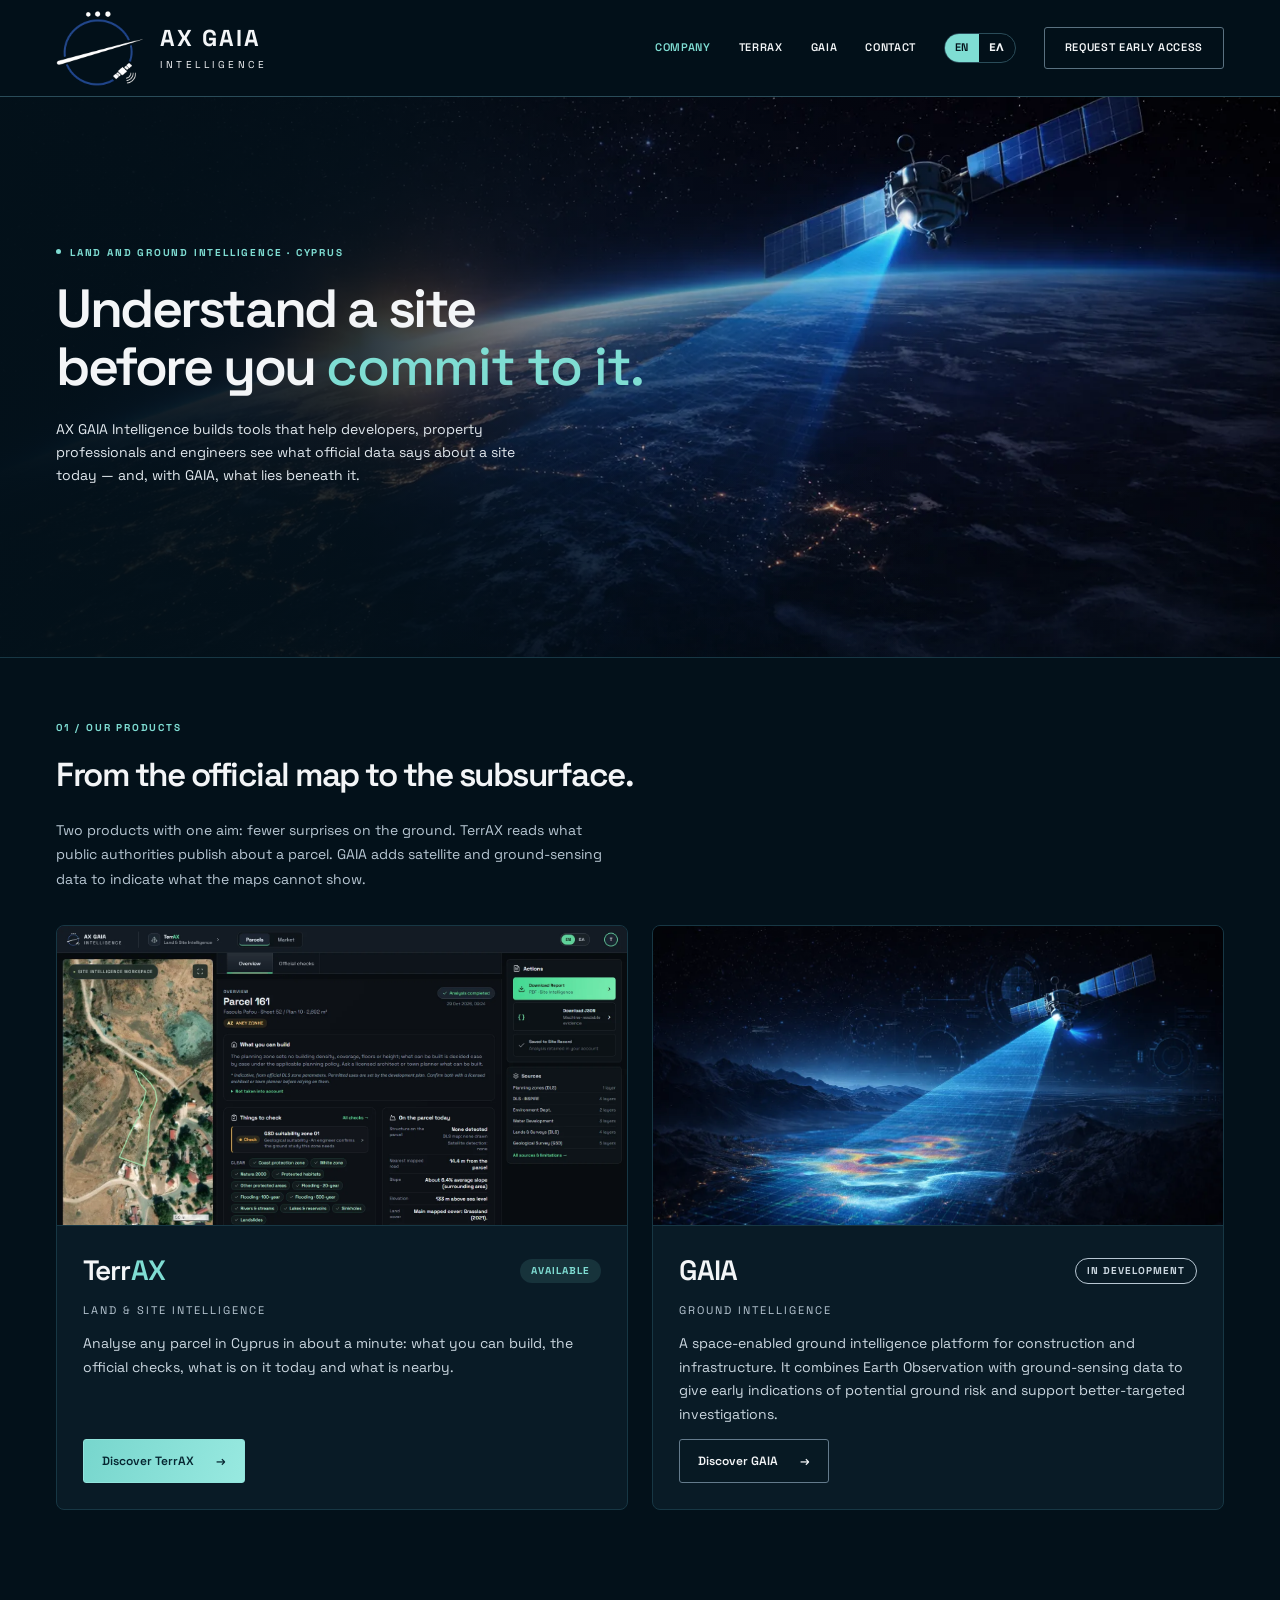
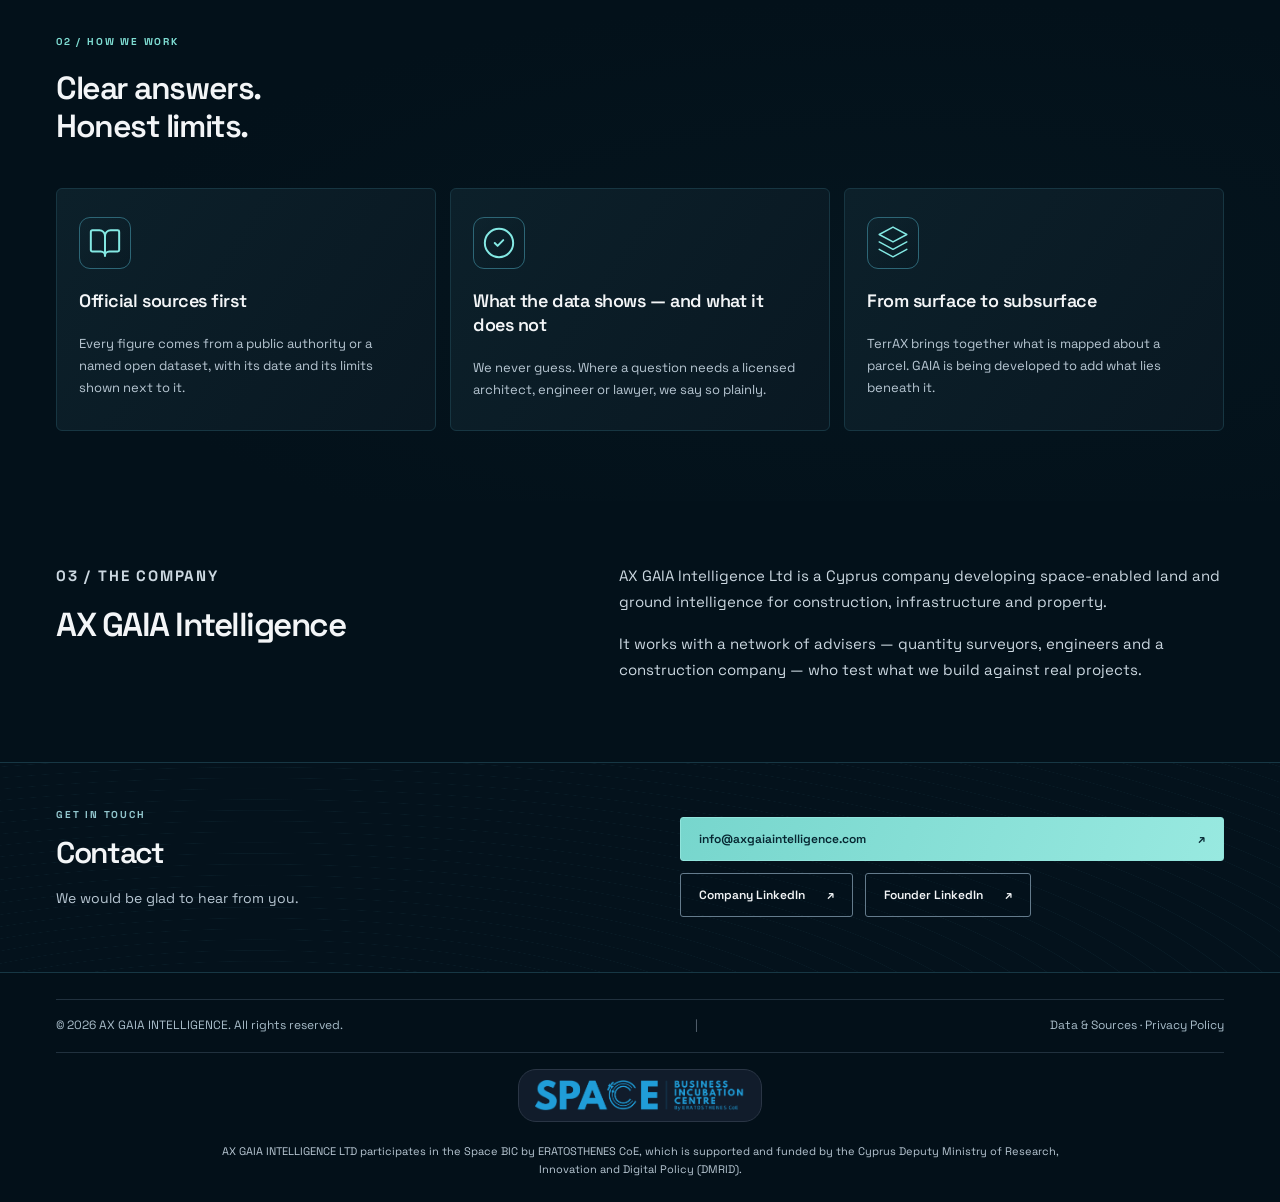
==== index.html @ 9a7ed7e9 "TerrAX report section: larger readable report image, no caption; Contact only on the company page Co" ====
<!doctype html>
<html lang="en">
<head>
  <meta charset="UTF-8">
  <meta http-equiv="Content-Security-Policy" content="default-src 'none'; script-src 'self'; style-src 'self'; font-src 'self'; img-src 'self'; base-uri 'none'; form-action 'none'; object-src 'none'; frame-src 'none'; connect-src 'none';">
  <meta name="referrer" content="no-referrer">
  <meta name="viewport" content="width=device-width,initial-scale=1">
  <title>AX GAIA INTELLIGENCE — Land and ground intelligence for Cyprus</title>
  <meta name="description" content="AX GAIA Intelligence builds TerrAX, land and site intelligence from official data, and GAIA, space-enabled ground intelligence in development.">
  <link rel="canonical" href="https://axgaiaintelligence.com/">
  <link rel="alternate" hreflang="en" href="https://axgaiaintelligence.com/">
  <link rel="alternate" hreflang="el" href="https://axgaiaintelligence.com/el/">
  <link rel="alternate" hreflang="x-default" href="https://axgaiaintelligence.com/">
  <link rel="icon" href="/favicon.ico" sizes="any">
  <link rel="icon" type="image/png" sizes="32x32" href="/favicon-32.png">
  <link rel="apple-touch-icon" sizes="180x180" href="/favicon-180.png">
  <link rel="stylesheet" href="/assets/typography.css">
  <link rel="stylesheet" href="/assets/index.css">
  <link rel="stylesheet" href="/assets/pages.css">
</head>
<body>
<a class="skip-link" href="#top">Skip to content</a>
<svg class="icon-library" xmlns="http://www.w3.org/2000/svg" aria-hidden="true">
  <defs>
    <symbol id="icon-layers" viewBox="0 0 32 32"><path d="m3 10 13-7 13 7-13 7-13-7Zm0 7 13 7 13-7M3 24l13 7 13-7" transform="translate(0 -2)"></path></symbol>
    <symbol id="icon-map" viewBox="0 0 32 32"><path d="m3 6 8-3 10 4 8-3v22l-8 3-10-4-8 3V6Zm8-3v22M21 7v22"></path></symbol>
    <symbol id="icon-target" viewBox="0 0 32 32"><circle cx="16" cy="16" r="10"></circle><circle cx="16" cy="16" r="4"></circle><path d="M16 1v8m0 14v8M1 16h8m14 0h8"></path></symbol>
    <symbol id="icon-network" viewBox="0 0 32 32"><circle cx="23" cy="6" r="4"></circle><circle cx="7" cy="24" r="4"></circle><circle cx="25" cy="25" r="4"></circle><path d="m20 9-10 12m1 3h10M24 10l1 11"></path></symbol>
    <symbol id="icon-shield" viewBox="0 0 32 32"><path d="m16 3 11 4v9c0 7-11 13-11 13S5 23 5 16V7l11-4Z"></path><path d="m10 15 4 4 8-9"></path></symbol>
    <symbol id="icon-clock" viewBox="0 0 32 32"><circle cx="16" cy="16" r="12"></circle><path d="M16 7v10l7 4"></path></symbol>
    <symbol id="icon-leaf" viewBox="0 0 32 32"><path d="M27 4C14 3 3 10 6 21s21 9 21-17ZM4 29l17-18"></path></symbol>
    <symbol id="icon-bars" viewBox="0 0 32 32"><path d="M3 29V17h5v12H3Zm10 0V9h5v20h-5Zm10 0V2h5v27h-5Z"></path></symbol>
    <symbol id="icon-satellite" viewBox="0 0 32 32"><path d="m12 12 8-3 4 8-8 4-4-9ZM3 10l6-3 4 9-6 3-4-9Zm20 10 6-3 3 8-6 3-3-8ZM18 4l2 5M16 21l-2 7"></path></symbol>
    <symbol id="icon-house" viewBox="0 0 24 24"><path d="M15 21v-8a1 1 0 0 0-1-1h-4a1 1 0 0 0-1 1v8"></path><path d="M3 10a2 2 0 0 1 .709-1.528l7-5.999a2 2 0 0 1 2.582 0l7 5.999A2 2 0 0 1 21 10v9a2 2 0 0 1-2 2H5a2 2 0 0 1-2-2z"></path></symbol>
    <symbol id="icon-clipboard" viewBox="0 0 24 24"><rect width="8" height="4" x="8" y="2" rx="1"></rect><path d="M16 4h2a2 2 0 0 1 2 2v14a2 2 0 0 1-2 2H6a2 2 0 0 1-2-2V6a2 2 0 0 1 2-2h2"></path><path d="m9 14 2 2 4-4"></path></symbol>
    <symbol id="icon-terrain" viewBox="0 0 24 24"><path d="m8 3 4 8 5-5 5 15H2L8 3z"></path></symbol>
    <symbol id="icon-pin" viewBox="0 0 24 24"><path d="M20 10c0 4.993-5.539 10.193-7.399 11.799a1 1 0 0 1-1.202 0C9.539 20.193 4 14.993 4 10a8 8 0 0 1 16 0"></path><circle cx="12" cy="10" r="3"></circle></symbol>
    <symbol id="icon-book" viewBox="0 0 24 24"><path d="M12 7v14"></path><path d="M3 18a1 1 0 0 1-1-1V4a1 1 0 0 1 1-1h5a4 4 0 0 1 4 4 4 4 0 0 1 4-4h5a1 1 0 0 1 1 1v13a1 1 0 0 1-1 1h-6a3 3 0 0 0-3 3 3 3 0 0 0-3-3z"></path></symbol>
    <symbol id="icon-check" viewBox="0 0 24 24"><circle cx="12" cy="12" r="10"></circle><path d="m9 12 2 2 4-4"></path></symbol>
    <symbol id="icon-briefcase" viewBox="0 0 24 24"><path d="M16 20V4a2 2 0 0 0-2-2h-4a2 2 0 0 0-2 2v16"></path><rect width="20" height="14" x="2" y="6" rx="2"></rect></symbol>
    <symbol id="icon-key" viewBox="0 0 24 24"><path d="m15.5 7.5 2.3 2.3a1 1 0 0 0 1.4 0l2.1-2.1a1 1 0 0 0 0-1.4L19 4"></path><path d="m21 2-9.6 9.6"></path><circle cx="7.5" cy="15.5" r="5.5"></circle></symbol>
  </defs>
</svg>
<header class="nav">
  <div class="wrap nav-row"><a class="brand" href="/" aria-label="AX GAIA INTELLIGENCE home"><span class="brand-mark" aria-hidden="true"><img src="/assets/logo-dark.png" alt="" width="1024" height="1024"></span><span class="brand-text"><strong>AX GAIA</strong><span>INTELLIGENCE</span></span></a><nav class="links" aria-label="Primary"><a href="/" aria-current="page">Company</a><a href="/terrax/">TerrAX</a><a href="/gaia/">GAIA</a><a href="/#contact">Contact</a><span class="lang" role="group" aria-label="Language"><a href="/" hreflang="en" lang="en" aria-current="true">EN</a><a href="/el/" hreflang="el" lang="el">ΕΛ</a></span><a href="mailto:info@axgaiaintelligence.com?subject=TerrAX%20early%20access">Request early access</a></nav></div>
</header>
<main id="top" tabindex="-1">
  <section class="hero home-hero" aria-labelledby="hero-title">
    <div class="hero-art" aria-hidden="true"></div>
    <div class="wrap hero-inner">
      <div class="hero-copy">
        <p class="eyebrow"><span class="status-dot"></span>Land and ground intelligence · Cyprus</p>
        <h1 id="hero-title">Understand a site<br>before you <em>commit to it.</em></h1>
        <p class="intro">AX GAIA Intelligence builds tools that help developers, property professionals and engineers see what official data says about a site today — and, with GAIA, what lies beneath it.</p>
      </div>
    </div>
  </section>

  <section class="section" aria-labelledby="products-title">
    <div class="wrap">
      <div class="section-head"><p class="eyebrow">01 / Our products</p><h2 id="products-title">From the official map to the subsurface.</h2><p class="section-intro">Two products with one aim: fewer surprises on the ground. TerrAX reads what public authorities publish about a parcel. GAIA adds satellite and ground-sensing data to indicate what the maps cannot show.</p></div>
      <div class="products">
        <article class="product-card">
          <img src="/assets/terrax/overview-en.webp" alt="TerrAX analysis of parcel 161 in Fasoula, Paphos" width="1600" height="1000" loading="lazy">
          <div class="product-body">
            <div class="product-title"><h3>Terr<em>AX</em></h3><span class="badge badge-live">Available</span></div>
            <span class="product-kicker">Land &amp; site intelligence</span>
            <p>Analyse any parcel in Cyprus in about a minute: what you can build, the official checks, what is on it today and what is nearby.</p>
            <a class="button primary" href="/terrax/">Discover TerrAX <span aria-hidden="true">→</span></a>
          </div>
        </article>
        <article class="product-card">
          <img src="/assets/gaia-card.webp" alt="Conceptual illustration of Earth Observation over a construction site" width="1152" height="768" loading="lazy">
          <div class="product-body">
            <div class="product-title"><h3>GAIA</h3><span class="badge badge-dev">In development</span></div>
            <span class="product-kicker">Ground intelligence</span>
            <p>A space-enabled ground intelligence platform for construction and infrastructure. It combines Earth Observation with ground-sensing data to give early indications of potential ground risk and support better-targeted investigations.</p>
            <a class="button" href="/gaia/">Discover GAIA <span aria-hidden="true">→</span></a>
          </div>
        </article>
      </div>
    </div>
  </section>

  <section class="impact section" aria-labelledby="work-title">
    <div class="wrap">
      <div class="section-head"><p class="eyebrow">02 / How we work</p><h2 id="work-title">Clear answers.<br>Honest limits.</h2></div>
      <div class="impact-cards"><article><span class="icon-box"><svg class="icon" viewBox="0 0 32 32" fill="none" stroke="currentColor" stroke-width="1.4" stroke-linecap="round" stroke-linejoin="round" aria-hidden="true"><use href="#icon-book"></use></svg></span><h3>Official sources first</h3><p>Every figure comes from a public authority or a named open dataset, with its date and its limits shown next to it.</p></article><article><span class="icon-box"><svg class="icon" viewBox="0 0 32 32" fill="none" stroke="currentColor" stroke-width="1.4" stroke-linecap="round" stroke-linejoin="round" aria-hidden="true"><use href="#icon-check"></use></svg></span><h3>What the data shows — and what it does not</h3><p>We never guess. Where a question needs a licensed architect, engineer or lawyer, we say so plainly.</p></article><article><span class="icon-box"><svg class="icon" viewBox="0 0 32 32" fill="none" stroke="currentColor" stroke-width="1.4" stroke-linecap="round" stroke-linejoin="round" aria-hidden="true"><use href="#icon-layers"></use></svg></span><h3>From surface to subsurface</h3><p>TerrAX brings together what is mapped about a parcel. GAIA is being developed to add what lies beneath it.</p></article></div>
    </div>
  </section>

  <section class="section" aria-labelledby="company-title">
    <div class="wrap company-grid">
      <div><p class="eyebrow">03 / The company</p><h2 id="company-title">AX GAIA Intelligence</h2></div>
      <div><p>AX GAIA Intelligence Ltd is a Cyprus company developing space-enabled land and ground intelligence for construction, infrastructure and property.</p><p>It works with a network of advisers — quantity surveyors, engineers and a construction company — who test what we build against real projects.</p></div>
    </div>
  </section>

  <section id="contact" class="contact section" aria-labelledby="contact-title">
    <div class="wrap contact-grid">
      <div><p class="eyebrow">GET IN TOUCH</p><h2 id="contact-title">Contact</h2><p class="contact-invitation">We would be glad to hear from you.</p></div>
      <div>
        <div class="contact-links">
          <a class="button primary contact-email" href="mailto:info@axgaiaintelligence.com"><span>info@axgaiaintelligence.com</span><span aria-hidden="true">↗</span></a>
          <a class="button" href="https://linkedin.com/company/ax-gaia-intelligence" target="_blank" rel="noopener noreferrer">Company LinkedIn <span aria-hidden="true">↗</span></a>
          <a class="button" href="https://www.linkedin.com/in/andrea-chrysostomou-b24b233b" target="_blank" rel="noopener noreferrer">Founder LinkedIn <span aria-hidden="true">↗</span></a>
        </div>
      </div>
    </div>
  </section>
</main>
<footer class="footer">
  <div class="wrap">
    <div class="footer-meta"><span>© <span id="y"></span> AX GAIA INTELLIGENCE. All rights reserved.</span><span class="footer-divider" aria-hidden="true">|</span><span class="footer-links"><a href="/data-sources/">Data &amp; Sources</a> · <a href="/privacy.html">Privacy Policy</a></span></div>
    <div class="partner"><a href="https://spacebic.cy" target="_blank" rel="noopener noreferrer" aria-label="Space BIC by ERATOSTHENES CoE"><img src="/assets/spacebic-logo.png" alt="Space BIC by ERATOSTHENES CoE" width="210" loading="lazy"></a><p>AX GAIA INTELLIGENCE LTD participates in the Space BIC by ERATOSTHENES CoE, which is supported and funded by the Cyprus Deputy Ministry of Research, Innovation and Digital Policy (DMRID).</p></div>
  </div>
</footer>
<script src="/assets/site.js" defer></script>
</body>
</html>
---- assets/typography.css ----
@font-face {
  font-family: "Space Grotesk";
  src: url("space-grotesk.ttf") format("truetype");
  font-style: normal;
  font-weight: 300 700;
  font-display: swap;
}
/* Greek letters: Geologica (SIL OFL 1.1, fonts/LICENSE-OFL-geologica.txt); Space Grotesk has no Greek. */
@font-face { font-family: "Geologica"; src: url("fonts/geologica-greek-400-normal.woff2") format("woff2"); font-weight: 300 400; font-display: swap; unicode-range: U+0370-03FF, U+1F00-1FFF; }
@font-face { font-family: "Geologica"; src: url("fonts/geologica-greek-500-normal.woff2") format("woff2"); font-weight: 500; font-display: swap; unicode-range: U+0370-03FF, U+1F00-1FFF; }
@font-face { font-family: "Geologica"; src: url("fonts/geologica-greek-600-normal.woff2") format("woff2"); font-weight: 600; font-display: swap; unicode-range: U+0370-03FF, U+1F00-1FFF; }
@font-face { font-family: "Geologica"; src: url("fonts/geologica-greek-700-normal.woff2") format("woff2"); font-weight: 700; font-display: swap; unicode-range: U+0370-03FF, U+1F00-1FFF; }
:root { --font-sans: "Space Grotesk", "Geologica", Arial, sans-serif; }
---- assets/index.css ----
:root {
  color-scheme:dark; --bg:#03111a; --panel:#091b26; --text:#f3f5f7;
  --muted:#b8c7d3; --accent:#7fddd3; --border:#173744; --max:1240px;
}
* { box-sizing:border-box; }
html { scroll-behavior:smooth; scroll-padding-top:112px; }
body { margin:0; color:var(--text); background:var(--bg); font-family:var(--font-sans); line-height:1.6; }
a { color:inherit; }
img { display:block; max-width:100%; }
a:focus-visible,summary:focus-visible { outline:3px solid var(--accent); outline-offset:5px; }
.wrap { width:min(var(--max),calc(100% - 112px)); margin-inline:auto; }
.icon-library { position:absolute; width:0; height:0; overflow:hidden; }
.icon { width:34px; height:34px; flex-shrink:0; }
.skip-link { position:fixed; z-index:100; top:10px; left:10px; padding:12px 20px; background:var(--accent); color:var(--bg); transform:translateY(-160%); }
.skip-link:focus { transform:translateY(0); }
.nav { position:sticky; top:0; z-index:50; background:#03111af5; border-bottom:1px solid #2a4c59; }
.nav-row { min-height:96px; display:flex; justify-content:space-between; align-items:center; gap:30px; }
.brand { display:inline-flex; align-items:center; gap:16px; flex-shrink:0; text-decoration:none; }
.brand-mark { display:block; position:relative; width:88px; height:78px; overflow:hidden; flex-shrink:0; }
.brand-mark img { position:absolute; width:174px; height:174px; max-width:none; left:-45px; top:-35px; }
.brand-text { line-height:1.2; }
.brand-text strong { display:block; font-size:23px; font-weight:700; letter-spacing:2px; }
.brand-text > span { display:block; font-size:10px; letter-spacing:3.5px; margin-top:7px; }
.links { display:flex; align-items:center; gap:28px; }
.links a { text-decoration:none; text-transform:uppercase; font-weight:600; font-size:11px; letter-spacing:.06em; white-space:nowrap; }
.links a:hover { color:var(--accent); }
.links a:last-child { border:1px solid #5a7180; border-radius:3px; padding:11px 20px; }
.hero { position:relative; isolation:isolate; border-bottom:1px solid var(--border); }
.hero-art { position:absolute; inset:0; z-index:-2; background:url("coastal-intelligence.png") center top / cover no-repeat; }
.hero::after { content:""; position:absolute; inset:0; z-index:-1; background:linear-gradient(90deg,#03111af7 0%,#03111ad9 28%,#03111a60 48%,transparent 74%),linear-gradient(0deg,#03111a55,transparent 40%); }
.hero-inner { min-height:560px; display:flex; align-items:center; padding-block:48px; }
.hero-copy { width:540px; max-width:49%; }
.eyebrow { color:var(--accent); font-size:10px; font-weight:700; line-height:1.5; letter-spacing:1.8px; text-transform:uppercase; margin:0 0 20px; }
.status-dot { display:inline-block; width:5px; height:5px; background:var(--accent); border-radius:50%; margin:0 9px 2px 0; }
h1 { font-size:clamp(38px,4.2vw,57px); line-height:1.08; letter-spacing:-.045em; font-weight:600; margin:0 0 22px; }
h1 em { font-style:normal; font-weight:500; color:var(--accent); letter-spacing:-.025em; }
h2 { font-size:clamp(27px,2.6vw,38px); font-weight:600; line-height:1.2; letter-spacing:-.045em; margin:0 0 23px; }
h3 { font-size:16px; font-weight:600; line-height:1.35; letter-spacing:-.025em; margin:0 0 9px; }
p { margin-top:0; }
.intro { color:#e1e8ee; font-size:14px; line-height:1.65; max-width:54ch; margin-bottom:22px; }
.actions { display:flex; flex-wrap:wrap; align-items:center; gap:14px; }
.button { display:inline-flex; align-items:center; justify-content:center; gap:22px; min-height:44px; padding:11px 18px; border:1px solid #647b8c; border-radius:3px; background:#03111a33; text-decoration:none; font-weight:600; font-size:12px; line-height:1.5; transition:background .15s,border-color .15s; }
.button:hover { background:#15323d; border-color:var(--accent); }
.primary { color:#062631; background:linear-gradient(110deg,#77d6cd,#98e9e0); border-color:#91e4dc; }
.primary:hover { background:#b3f4ec; }
.hero-note { font-size:12px; letter-spacing:1.5px; color:#b6ccd5; margin:24px 0 0; }
.section { padding:62px 0; }
.section-intro { color:var(--muted); font-size:14px; line-height:1.75; margin:0 0 24px; max-width:63ch; }
.platform { background:radial-gradient(ellipse at 75% 55%,#0d2b3544,transparent 62%),var(--bg); }
.platform-grid { display:grid; grid-template-columns:1.12fr 1fr; gap:58px; align-items:center; }
.platform-copy { align-self:start; }
.features { display:grid; grid-template-columns:repeat(3,minmax(0,1fr)); margin-top:42px; }
.feature { min-width:0; padding-right:20px; }
.feature + .feature { border-left:1px solid #235362; padding-left:22px; }
.feature:last-child { padding-right:0; }
.icon-box { width:52px; height:52px; display:flex; align-items:center; justify-content:center; border:1px solid #2d6676; color:#84e9e4; border-radius:11px; margin-bottom:18px; background:linear-gradient(135deg,#122b3555,#03111a44); }
.feature p { font-size:13px; line-height:1.6; color:var(--muted); margin:0; }
.feature h3 { font-size:14px; }
.flow { display:flex; flex-direction:column; align-items:center; padding-top:4px; }
.flow-inputs { width:100%; display:grid; grid-template-columns:1fr 1fr; gap:40px; }
.data-card { overflow:hidden; border:1px solid #163e50; border-radius:6px; background:#071b26; }
.data-label { min-height:88px; display:flex; gap:13px; padding:13px 12px 8px; }
.data-label .icon { color:#5bbefb; width:32px; height:36px; }
.data-label h3 { font-size:12px; margin-bottom:5px; }
.data-label p { font-size:10px; line-height:1.5; margin:0; color:#cbd7e0; }
.data-image { height:105px; background-image:url("coastal-intelligence.png"); background-size:240%; }
.observation-image { background-position:83% 53%; }
.sensing-image { background-position:100% 100%; background-size:300%; }
.flow-connectors { display:flex; width:56%; height:30px; }
.flow-connectors span { width:50%; border-bottom:1px solid var(--accent); border-left:1px solid var(--accent); border-radius:0 0 0 20px; position:relative; }
.flow-connectors span:last-child { transform:scaleX(-1); }
.flow-connectors span::after { content:""; position:absolute; height:16px; width:1px; background:var(--accent); bottom:-16px; right:0; }
.fusion { margin-top:16px; width:205px; border:1px solid #08748d; border-radius:14px; text-align:center; background:radial-gradient(ellipse at center,#104052,#071a26); padding:12px 24px; z-index:2; box-shadow:0 0 28px #00677a22; }
.fusion h3 { font-size:23px; margin-bottom:2px; }
.fusion p { font-size:12px; line-height:1.4; margin:0; }
.data-layers { position:relative; height:86px; width:225px; margin-top:-4px; perspective:350px; }
.data-layers div { position:absolute; width:190px; height:92px; left:18px; border:1px solid #518095; border-radius:6px; transform:rotateX(56deg) rotateZ(-20deg); background:#123346; top:23px; box-shadow:0 10px 0 #0a2636; }
.data-layers div:nth-child(2) { top:9px; background:#21596a; opacity:.8; }
.data-layers div:nth-child(3) { top:-4px; background:url("coastal-intelligence.png") 91% 66% / 240%; }
.flow-arrow { color:var(--accent); font-size:31px; line-height:1; margin:-2px 0 7px; }
.flow-output { width:91%; display:flex; align-items:center; gap:24px; padding:20px 24px; border:1px solid #225361; border-radius:13px; background:linear-gradient(110deg,#041721,#0b202a88); }
.flow-output .icon { width:48px; height:48px; color:#73e2dc; }
.flow-output h3 { font-size:14px; }
.flow-output p { color:var(--muted); font-size:12px; line-height:1.6; margin:0; }
.light { color:#07111b; background:#f3f4f5; color-scheme:light; }
.light .eyebrow { color:#123647; }
.light .section-intro { color:#4b5665; font-size:13px; }
.light .button { color:#111c27; background:transparent; border-color:#647183; }
.light .button:hover { background:#e2eded; border-color:#237b81; }
.how-grid { display:grid; grid-template-columns:.9fr 1.4fr; gap:48px; align-items:start; }
.how h2 { font-size:33px; }
.process { display:grid; grid-template-columns:repeat(4,minmax(0,1fr)); gap:18px; padding:0; margin:0; list-style:none; scroll-margin-top:120px; }
.process li { min-width:0; position:relative; }
.process-image { height:110px; border-radius:5px; margin-bottom:23px; background-image:url("coastal-intelligence.png"); background-size:300%; border:1px solid #bac6cb; }
.collect-image { background-position:84% 84%; filter:grayscale(.8); }
.analyse-image { background-position:88% 58%; }
.interpret-image { background-image:url("section2.png"); background-size:cover; background-position:center; }
.support-image { background-position:100% 100%; }
.step-number { display:block; color:#08718d; font-size:13px; font-weight:700; letter-spacing:1px; padding-top:15px; margin-bottom:6px; border-top:1px solid #929eab; position:relative; }
.step-number::before { content:""; width:11px; height:11px; position:absolute; top:-7px; left:0; border-radius:50%; background:#f5f7f7; border:3px solid #60bac9; }
.process li:not(:last-child) .step-number::after { content:""; position:absolute; width:18px; height:1px; background:#929eab; right:-18px; top:-1px; }
.process h3 { font-size:15px; }
.process p { color:#4b5665; font-size:12px; line-height:1.6; margin:0; }
.impact { background:radial-gradient(ellipse at 70% 60%,#0c263033,transparent 65%),var(--bg); }
.impact-grid { display:grid; grid-template-columns:1fr 1.08fr; gap:58px; align-items:center; }
.impact h2 { font-size:clamp(27px,2.5vw,36px); }
.impact-cards { display:grid; grid-template-columns:repeat(3,minmax(0,1fr)); gap:14px; align-self:stretch; padding-block:8px; }
.impact-cards article { padding:28px 22px; border:1px solid #173642; background:linear-gradient(125deg,#0c202a,#091822); border-radius:6px; }
.impact-cards h3 { font-size:18px; margin:20px 0; }
.impact-cards p { font-size:13px; line-height:1.7; color:var(--muted); margin:0; }
.development { display:grid; grid-template-columns:1.08fr 1fr; }
.development-image { min-height:325px; background:url("coastal-intelligence.png") 88% 75% / 165% no-repeat; }
.development-copy { padding:40px max(40px,calc((100vw - var(--max))/2)) 40px 40px; align-self:center; }
.development-copy h2 { font-size:34px; }
.development-details { font-size:13px; max-width:550px; }
.development-details summary { list-style:none; display:inline-flex; align-items:center; gap:24px; cursor:pointer; border:1px solid #637180; border-radius:3px; font-size:12px; font-weight:600; padding:12px 18px; }
.development-details summary::-webkit-details-marker { display:none; }
.development-details[open] summary { margin-bottom:20px; }
.development-details p { color:#4b5665; }
.development-details img { border-radius:4px; }
.contact { position:relative; overflow:hidden; padding-block:44px; background:repeating-radial-gradient(ellipse at 20% 160%,transparent 0 20px,#16374344 21px,transparent 22px 33px),#04121c; border-block:1px solid var(--border); }
.contact-grid { display:grid; grid-template-columns:1fr 1fr; gap:80px; align-items:center; }
.contact h2 { font-size:30px; margin-bottom:0; }
.contact .eyebrow { color:#93c7ce; margin-bottom:13px; }
.contact p:not(.eyebrow) { color:var(--muted); font-size:14px; line-height:1.7; margin-bottom:18px; }
.contact .contact-invitation { margin-top:16px; max-width:36ch; }
.contact-links { display:flex; flex-wrap:wrap; gap:12px; }
.contact-email { flex-basis:100%; justify-content:space-between; }
.contact-email span:first-child { min-width:0; overflow-wrap:anywhere; }
.footer { padding:26px 0 24px; background:#031019; }
.footer-meta { display:flex; justify-content:space-between; align-items:center; gap:20px; border-block:1px solid #21313e; padding:16px 0; font-size:12px; color:#a9bdca; }
.footer-meta a { text-decoration:none; white-space:nowrap; }
.footer-meta a:hover { color:var(--accent); }
.footer-divider { color:#576572; }
.partner { display:flex; flex-direction:column; align-items:center; gap:20px; padding-top:16px; color:#b8c7d3; text-align:center; }
.partner a { display:inline-flex; padding:10px 16px; border:1px solid #2a3545; border-radius:18px; background:#111c2b; }
.partner img { width:210px; height:auto; }
.partner p { font-size:11px; line-height:1.65; max-width:850px; margin:0; }
@media (min-width:1700px) {
 .hero-inner { min-height:650px; }
}
@media (max-width:1100px) {
 .wrap { width:calc(100% - 64px); }
 .links { gap:18px; }
 .links a { font-size:10px; }
 .brand { gap:10px; }
 .brand-text strong { font-size:20px; }
 .platform-grid,.impact-grid { gap:30px; }
 .features { margin-top:30px; }
 .feature { padding-right:14px; }
 .feature + .feature { padding-left:14px; }
 .flow-inputs { gap:20px; }
 .data-label { gap:8px; }
 .how-grid { gap:30px; }
 .impact-cards article { padding:22px 15px; }
 .impact-cards h3 { font-size:16px; }
}
@media (max-width:850px) {
 html { scroll-padding-top:155px; }
 .nav-row { flex-wrap:wrap; padding:8px 0 14px; gap:3px; }
 .brand-mark { width:72px; height:64px; }
 .brand-mark img { width:144px; height:144px; left:-37px; top:-29px; }
 .links { width:100%; justify-content:space-between; gap:12px; }
 .links a:last-child { padding:7px 14px; }
 .hero-inner { min-height:520px; }
 .hero-copy { max-width:62%; }
 .hero::after { background:linear-gradient(90deg,#03111af7,#03111acd 45%,#03111a33); }
 .platform-grid { grid-template-columns:1fr; gap:45px; }
 .platform-copy .section-intro { max-width:70ch; }
 .flow { width:min(510px,100%); margin-inline:auto; }
 .how-grid,.impact-grid { grid-template-columns:1fr; gap:35px; }
 .how .section-intro { max-width:70ch; }
 .impact-cards article { padding:25px; }
 .development { grid-template-columns:1fr 1fr; }
 .development-copy { padding:30px; }
 .development-copy h2 { font-size:28px; }
 .development-image { background-size:cover; background-position:85% center; }
 .contact-grid { gap:30px; }
 .contact h2 { font-size:26px; }
}
@media (max-width:550px) {
 .wrap { width:calc(100% - 40px); }
 .section { padding-block:42px; }
 .links { gap:8px; flex-wrap:wrap; }
 .links a { font-size:9px; letter-spacing:.025em; }
 .links a:last-child { padding:6px 9px; }
 .hero-inner { min-height:670px; align-items:flex-start; padding-top:38px; padding-bottom:190px; }
 .hero-copy { width:100%; max-width:none; }
 .hero-art { background-position:72% bottom; }
 .hero::after { background:linear-gradient(180deg,#03111af7 0%,#03111ae8 48%,#03111a55 77%,#03111a22); }
 h1 { font-size:42px; }
 .eyebrow { font-size:9px; letter-spacing:1.4px; margin-bottom:17px; }
 .intro { font-size:13px; max-width:46ch; }
 .button { font-size:11px; gap:18px; padding:11px 15px; }
 .actions { gap:10px; }
 .hero-note { font-size:12px; letter-spacing:1px; }
 h2 { font-size:29px; }
 .section-intro { font-size:13px; }
 .features { grid-template-columns:1fr; gap:22px; }
 .feature,.feature + .feature { padding:0 0 0 70px; border:0; position:relative; min-height:66px; }
 .feature .icon-box { position:absolute; left:0; top:0; }
 .feature p { font-size:13px; }
 .feature h3 { font-size:15px; }
 .flow-inputs { gap:16px; }
 .data-label { flex-direction:column; min-height:128px; padding:12px; }
 .data-image { height:86px; }
 .flow-output { width:100%; gap:16px; padding:18px; }
 .flow-output h3 { font-size:13px; }
 .process { grid-template-columns:repeat(2,minmax(0,1fr)); gap:26px 18px; }
 .process li:nth-child(2) .step-number::after { display:none; }
 .process-image { height:115px; }
 .how h2 { font-size:30px; }
 .impact-cards { grid-template-columns:1fr; gap:12px; }
 .impact-cards article { position:relative; padding:22px 22px 22px 94px; }
 .impact-cards .icon-box { position:absolute; left:22px; top:22px; }
 .impact-cards h3 { margin:0 0 10px; }
 .impact-cards h3 br { display:none; }
 .development { grid-template-columns:1fr; }
 .development-image { min-height:250px; background-size:160%; background-position:90% 77%; }
 .development-copy { padding:35px 20px; }
 .contact-grid { grid-template-columns:1fr; gap:22px; }
 .footer-meta { flex-wrap:wrap; justify-content:center; gap:12px; text-align:center; }
 .footer-meta > span:first-child { flex-basis:100%; }
 .footer-divider { display:none; }
}
@media (max-width:360px) {
 h1 { font-size:37px; }
 .links { justify-content:flex-start; gap:10px 16px; }
 .hero-note { letter-spacing:.6px; }
}
@media (prefers-reduced-motion:reduce) {
 html { scroll-behavior:auto; }
 *,*::before,*::after { transition:none !important; }
}
---- assets/pages.css ----
/* Company, TerrAX and Data & Sources pages. Builds on index.css (shared header, footer, buttons, sections). */

/* Header: current page, language switch and the access button stay the last link. */
.links a[aria-current="page"] { color:var(--accent); }
.lang { display:inline-flex; border:1px solid #2a4c59; border-radius:999px; overflow:hidden; }
.links .lang a { border:0; border-radius:0; padding:5px 10px; font-size:11px; letter-spacing:.04em; }
.links .lang a[aria-current="true"] { background:var(--accent); color:var(--bg); }
.links .lang a:last-child { border:0; padding:5px 10px; }

/* Shared pieces */
.badge { display:inline-flex; align-items:center; padding:4px 11px; border-radius:999px; font-size:10px; font-weight:700; letter-spacing:.1em; text-transform:uppercase; white-space:nowrap; }
.badge-live { background:#7fddd31f; color:var(--accent); }
.badge-dev { border:1px solid #b8c7d3; color:#cbd7e0; }
.section-head { max-width:760px; margin-bottom:34px; }
.note { color:var(--muted); font-size:12px; line-height:1.6; font-style:italic; }
figure { margin:0; }
figcaption { color:var(--muted); font-size:12px; line-height:1.5; margin-top:10px; }
.shot { border:1px solid var(--border); border-radius:6px; width:100%; height:auto; }

/* Company home */
.home-hero .hero-art { background-image:url("hero.webp"); background-position:center; }
.home-hero .hero-copy { width:640px; max-width:58%; }
.products { display:grid; grid-template-columns:repeat(2,minmax(0,1fr)); gap:24px; }
.product-card { display:flex; flex-direction:column; border:1px solid var(--border); border-radius:8px; background:var(--panel); overflow:hidden; }
.product-card img { width:100%; height:300px; object-fit:cover; object-position:top left; border-bottom:1px solid var(--border); }
.product-body { display:flex; flex-direction:column; gap:12px; padding:26px; flex:1; }
.product-title { display:flex; align-items:center; justify-content:space-between; gap:12px; }
.product-title h3 { font-size:28px; margin:0; letter-spacing:-.03em; }
.product-title h3 em { font-style:normal; color:var(--accent); }
.product-kicker { font-size:11px; letter-spacing:.18em; text-transform:uppercase; color:var(--muted); }
.product-body p { color:#cbd7e0; font-size:14px; line-height:1.7; margin:0; }
.product-body .button { align-self:flex-start; margin-top:auto; }
.company-grid { display:grid; grid-template-columns:1fr 1.2fr; gap:58px; align-items:start; }
.company-grid p { color:#cbd7e0; font-size:15px; line-height:1.75; margin:0 0 16px; }

/* TerrAX */
.tx-hero { border-bottom:1px solid var(--border); }
.tx-hero-grid { display:grid; grid-template-columns:1fr 1.15fr; gap:48px; align-items:center; padding-block:64px; }
.tx-hero h1 em { font-style:normal; color:var(--accent); }
.tx-hero .lead { color:#e1e8ee; font-size:15px; line-height:1.7; max-width:56ch; }
.tx-hero .fine { color:var(--muted); font-size:12px; margin:16px 0 0; }
.steps { display:grid; grid-template-columns:repeat(3,minmax(0,1fr)); gap:24px; padding:0; margin:0; list-style:none; }
.steps li { border-top:2px solid var(--accent); padding-top:18px; }
.steps span { display:block; color:var(--accent); font-weight:700; font-size:13px; margin-bottom:6px; }
.steps p { color:var(--muted); font-size:13px; line-height:1.65; margin:0; }
.light .steps span { color:#08718d; }
.light .steps li { border-color:#60bac9; }
.light .steps p { color:#4b5665; }
.report-grid { display:grid; grid-template-columns:1fr 1fr; gap:56px; align-items:end; }
.report-grid .section-intro { margin-bottom:0; }
.report-list { margin:0; padding:0; list-style:none; counter-reset:part; border-top:1px solid var(--border); }
.report-list li { counter-increment:part; display:flex; gap:16px; padding:12px 0; border-bottom:1px solid var(--border); color:#cbd7e0; font-size:14px; line-height:1.55; }
.report-list li::before { content:counter(part,decimal-leading-zero); color:var(--accent); font-weight:700; font-size:12px; padding-top:2px; }
.report-paper { max-width:980px; margin:48px auto 0; }
.report-paper img { display:block; width:100%; height:auto; border-radius:8px 8px 0 0; box-shadow:0 30px 80px #000a; -webkit-mask-image:linear-gradient(to bottom,#000 72%,transparent); mask-image:linear-gradient(to bottom,#000 72%,transparent); }
.tx-cards { grid-template-columns:repeat(4,minmax(0,1fr)); }
.sources-line { display:flex; flex-wrap:wrap; align-items:center; justify-content:space-between; gap:18px; border-top:1px solid var(--border); padding-block:40px; }
.sources-line p { margin:0; max-width:820px; color:#cbd7e0; font-size:14px; line-height:1.7; }

/* Data & Sources */
.doc-hero { padding:64px 0 24px; }
.doc-hero h1 { max-width:24ch; }
.doc-hero .updated { color:var(--muted); font-size:12px; }
.table-box { overflow-x:auto; border:1px solid var(--border); border-radius:6px; }
.sources-table { width:100%; min-width:860px; border-collapse:collapse; font-size:13px; line-height:1.55; }
.sources-table th { background:var(--panel); color:var(--muted); text-align:left; font-weight:600; padding:12px 16px; }
.sources-table td { padding:12px 16px; border-top:1px solid var(--border); color:#cbd7e0; vertical-align:top; }
.sources-table td:first-child { color:var(--text); font-weight:600; }
.doc-columns { display:grid; grid-template-columns:repeat(2,minmax(0,1fr)); gap:48px; }
.doc-list { margin:0; padding-left:20px; color:#cbd7e0; font-size:14px; line-height:1.75; }
.doc-list li + li { margin-top:8px; }
.notice { border:1px solid var(--border); border-radius:6px; padding:24px; color:#cbd7e0; font-size:14px; line-height:1.75; }
.notice p:last-child { margin-bottom:0; }
.corrections { display:flex; flex-wrap:wrap; align-items:center; justify-content:space-between; gap:18px; }
.corrections p { color:var(--muted); margin:6px 0 0; }

@media (max-width:1100px) {
 .tx-cards { grid-template-columns:repeat(2,minmax(0,1fr)); }
}
@media (max-width:850px) {
 .home-hero .hero-copy { max-width:72%; }
 .products,.company-grid,.tx-hero-grid,.report-grid,.doc-columns { grid-template-columns:1fr; gap:32px; }
 .steps { grid-template-columns:1fr; }
}
@media (max-width:550px) {
 .home-hero .hero-copy { max-width:none; }
 .product-card img { height:210px; }
 .tx-cards { grid-template-columns:1fr; }
 .product-title h3 { font-size:24px; }
 .links .lang a,.links .lang a:last-child { padding:4px 8px; font-size:9px; }
}
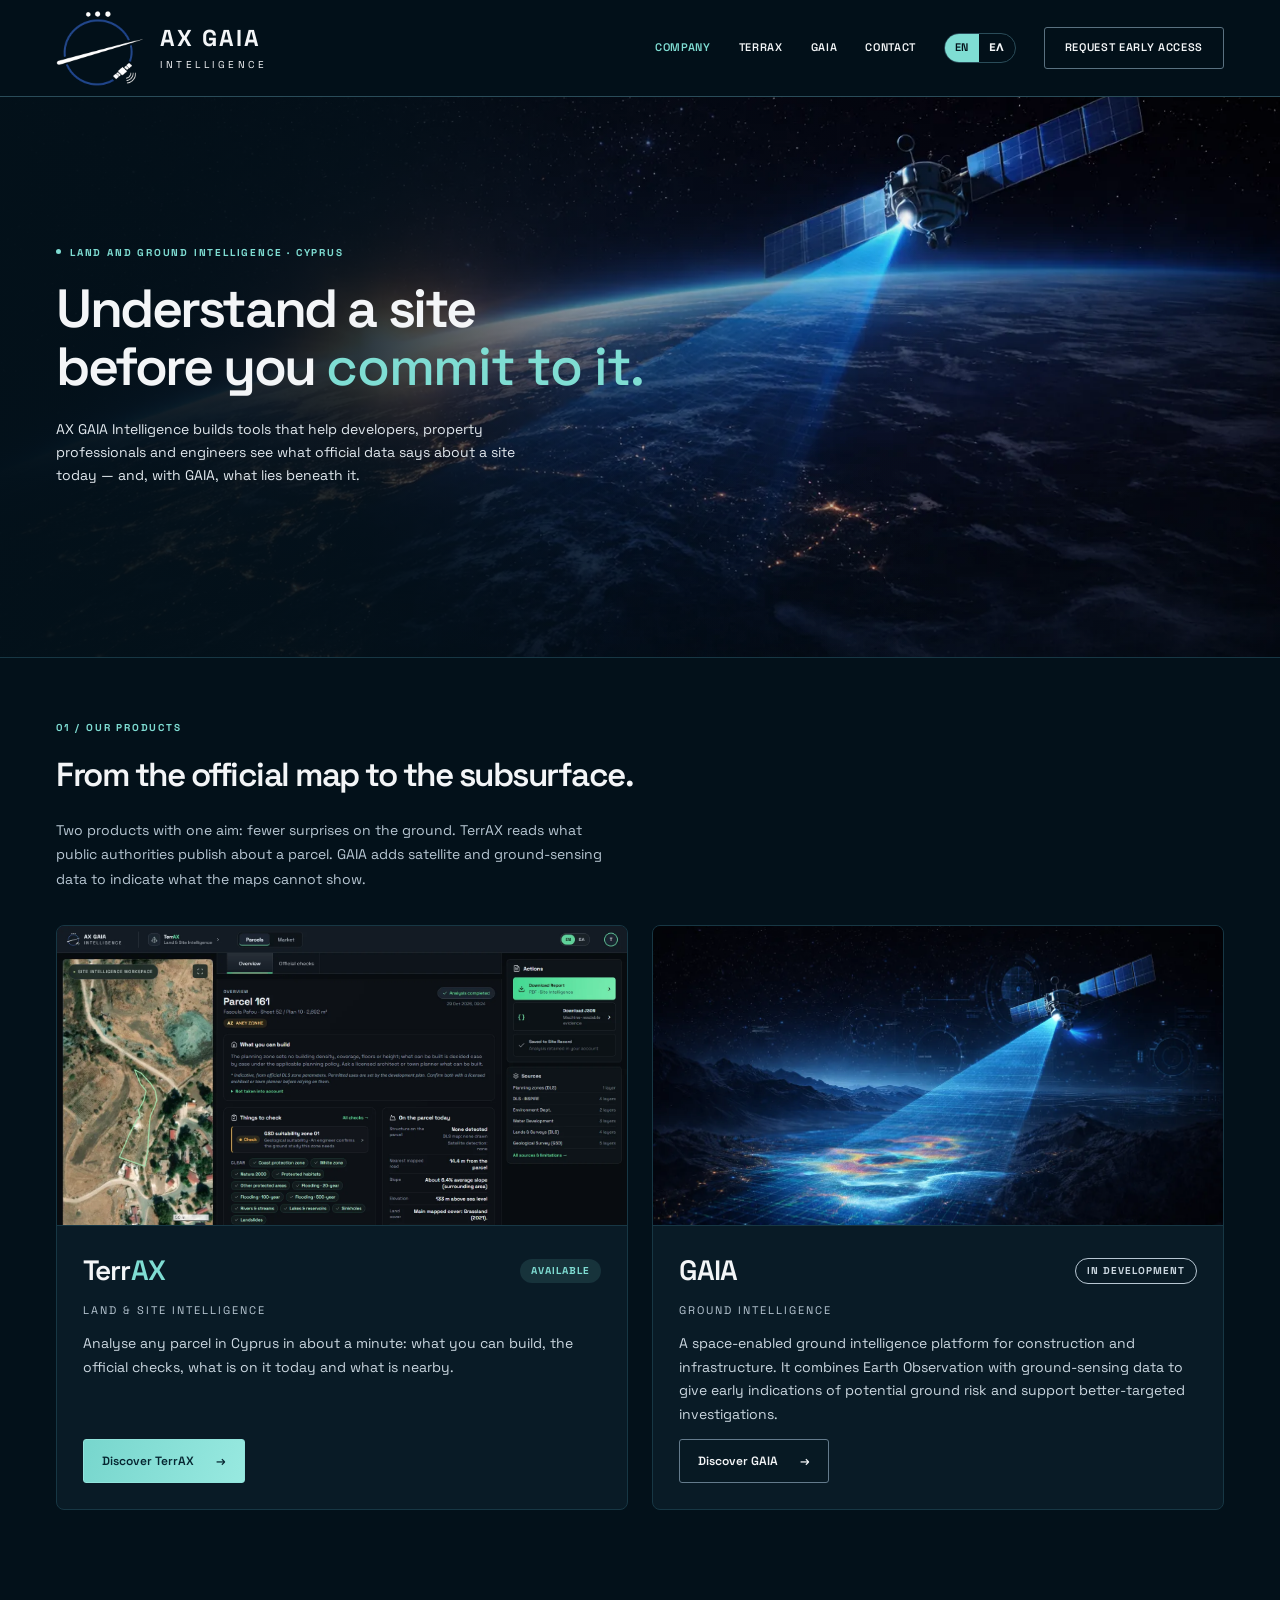
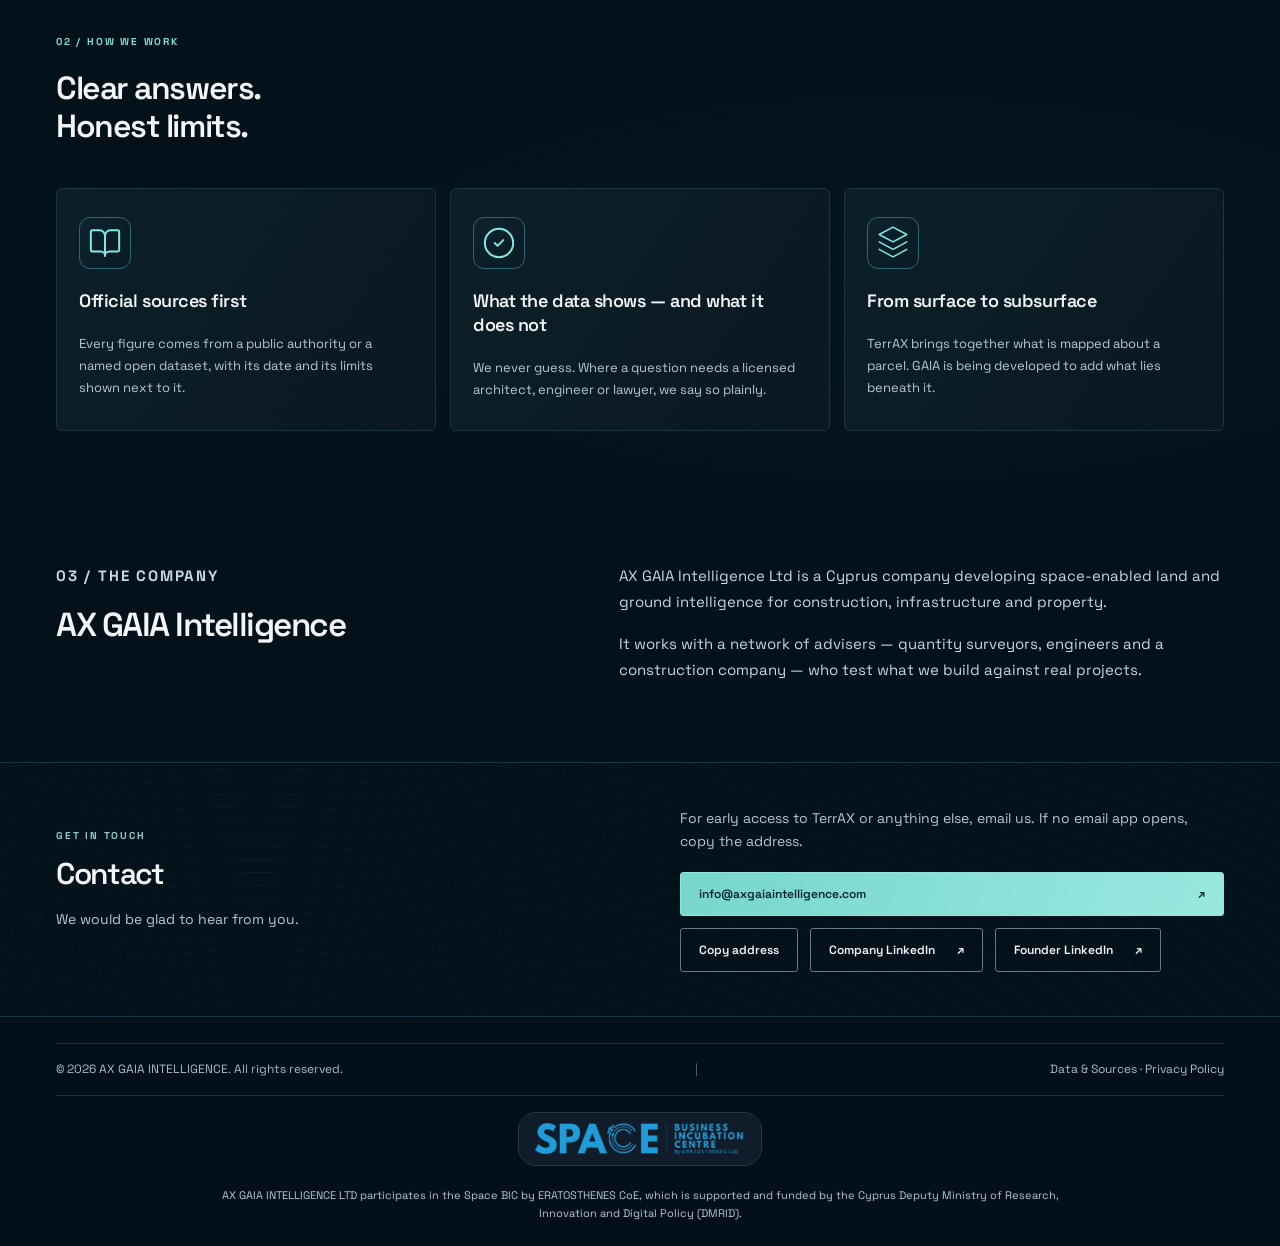
==== commit 4f3ec484: "Privacy Policy rewritten in English and Greek with the site header and footer; early access goes to " ====
--- a/index.html
+++ b/index.html
@@ -42,7 +42,7 @@
   </defs>
 </svg>
 <header class="nav">
-  <div class="wrap nav-row"><a class="brand" href="/" aria-label="AX GAIA INTELLIGENCE home"><span class="brand-mark" aria-hidden="true"><img src="/assets/logo-dark.png" alt="" width="1024" height="1024"></span><span class="brand-text"><strong>AX GAIA</strong><span>INTELLIGENCE</span></span></a><nav class="links" aria-label="Primary"><a href="/" aria-current="page">Company</a><a href="/terrax/">TerrAX</a><a href="/gaia/">GAIA</a><a href="/#contact">Contact</a><span class="lang" role="group" aria-label="Language"><a href="/" hreflang="en" lang="en" aria-current="true">EN</a><a href="/el/" hreflang="el" lang="el">ΕΛ</a></span><a href="mailto:info@axgaiaintelligence.com?subject=TerrAX%20early%20access">Request early access</a></nav></div>
+  <div class="wrap nav-row"><a class="brand" href="/" aria-label="AX GAIA INTELLIGENCE home"><span class="brand-mark" aria-hidden="true"><img src="/assets/logo-dark.png" alt="" width="1024" height="1024"></span><span class="brand-text"><strong>AX GAIA</strong><span>INTELLIGENCE</span></span></a><nav class="links" aria-label="Primary"><a href="/" aria-current="page">Company</a><a href="/terrax/">TerrAX</a><a href="/gaia/">GAIA</a><a href="/#contact">Contact</a><span class="lang" role="group" aria-label="Language"><a href="/" hreflang="en" lang="en" aria-current="true">EN</a><a href="/el/" hreflang="el" lang="el">ΕΛ</a></span><a href="/#contact">Request early access</a></nav></div>
 </header>
 <main id="top" tabindex="-1">
   <section class="hero home-hero" aria-labelledby="hero-title">
@@ -100,8 +100,10 @@
     <div class="wrap contact-grid">
       <div><p class="eyebrow">GET IN TOUCH</p><h2 id="contact-title">Contact</h2><p class="contact-invitation">We would be glad to hear from you.</p></div>
       <div>
+        <p>For early access to TerrAX or anything else, email us. If no email app opens, copy the address.</p>
         <div class="contact-links">
           <a class="button primary contact-email" href="mailto:info@axgaiaintelligence.com"><span>info@axgaiaintelligence.com</span><span aria-hidden="true">↗</span></a>
+          <button class="button copy-email" type="button" data-copy="info@axgaiaintelligence.com" data-done="Copied">Copy address</button>
           <a class="button" href="https://linkedin.com/company/ax-gaia-intelligence" target="_blank" rel="noopener noreferrer">Company LinkedIn <span aria-hidden="true">↗</span></a>
           <a class="button" href="https://www.linkedin.com/in/andrea-chrysostomou-b24b233b" target="_blank" rel="noopener noreferrer">Founder LinkedIn <span aria-hidden="true">↗</span></a>
         </div>
@@ -111,7 +113,7 @@
 </main>
 <footer class="footer">
   <div class="wrap">
-    <div class="footer-meta"><span>© <span id="y"></span> AX GAIA INTELLIGENCE. All rights reserved.</span><span class="footer-divider" aria-hidden="true">|</span><span class="footer-links"><a href="/data-sources/">Data &amp; Sources</a> · <a href="/privacy.html">Privacy Policy</a></span></div>
+    <div class="footer-meta"><span>© <span id="y"></span> AX GAIA INTELLIGENCE. All rights reserved.</span><span class="footer-divider" aria-hidden="true">|</span><span class="footer-links"><a href="/data-sources/">Data &amp; Sources</a> · <a href="/privacy/">Privacy Policy</a></span></div>
     <div class="partner"><a href="https://spacebic.cy" target="_blank" rel="noopener noreferrer" aria-label="Space BIC by ERATOSTHENES CoE"><img src="/assets/spacebic-logo.png" alt="Space BIC by ERATOSTHENES CoE" width="210" loading="lazy"></a><p>AX GAIA INTELLIGENCE LTD participates in the Space BIC by ERATOSTHENES CoE, which is supported and funded by the Cyprus Deputy Ministry of Research, Innovation and Digital Policy (DMRID).</p></div>
   </div>
 </footer>
--- a/assets/pages.css
+++ b/assets/pages.css
@@ -74,6 +74,14 @@
 .corrections { display:flex; flex-wrap:wrap; align-items:center; justify-content:space-between; gap:18px; }
 .corrections p { color:var(--muted); margin:6px 0 0; }
 
+/* Privacy Policy */
+.policy { padding-block:26px; }
+.policy .wrap > * { max-width:820px; }
+.policy h2 { font-size:22px; margin-bottom:12px; }
+.policy p { color:#cbd7e0; font-size:15px; line-height:1.75; margin:0 0 12px; }
+.policy a { color:var(--accent); }
+.copy-email { cursor:pointer; font-family:inherit; color:inherit; }
+
 @media (max-width:1100px) {
  .tx-cards { grid-template-columns:repeat(2,minmax(0,1fr)); }
 }
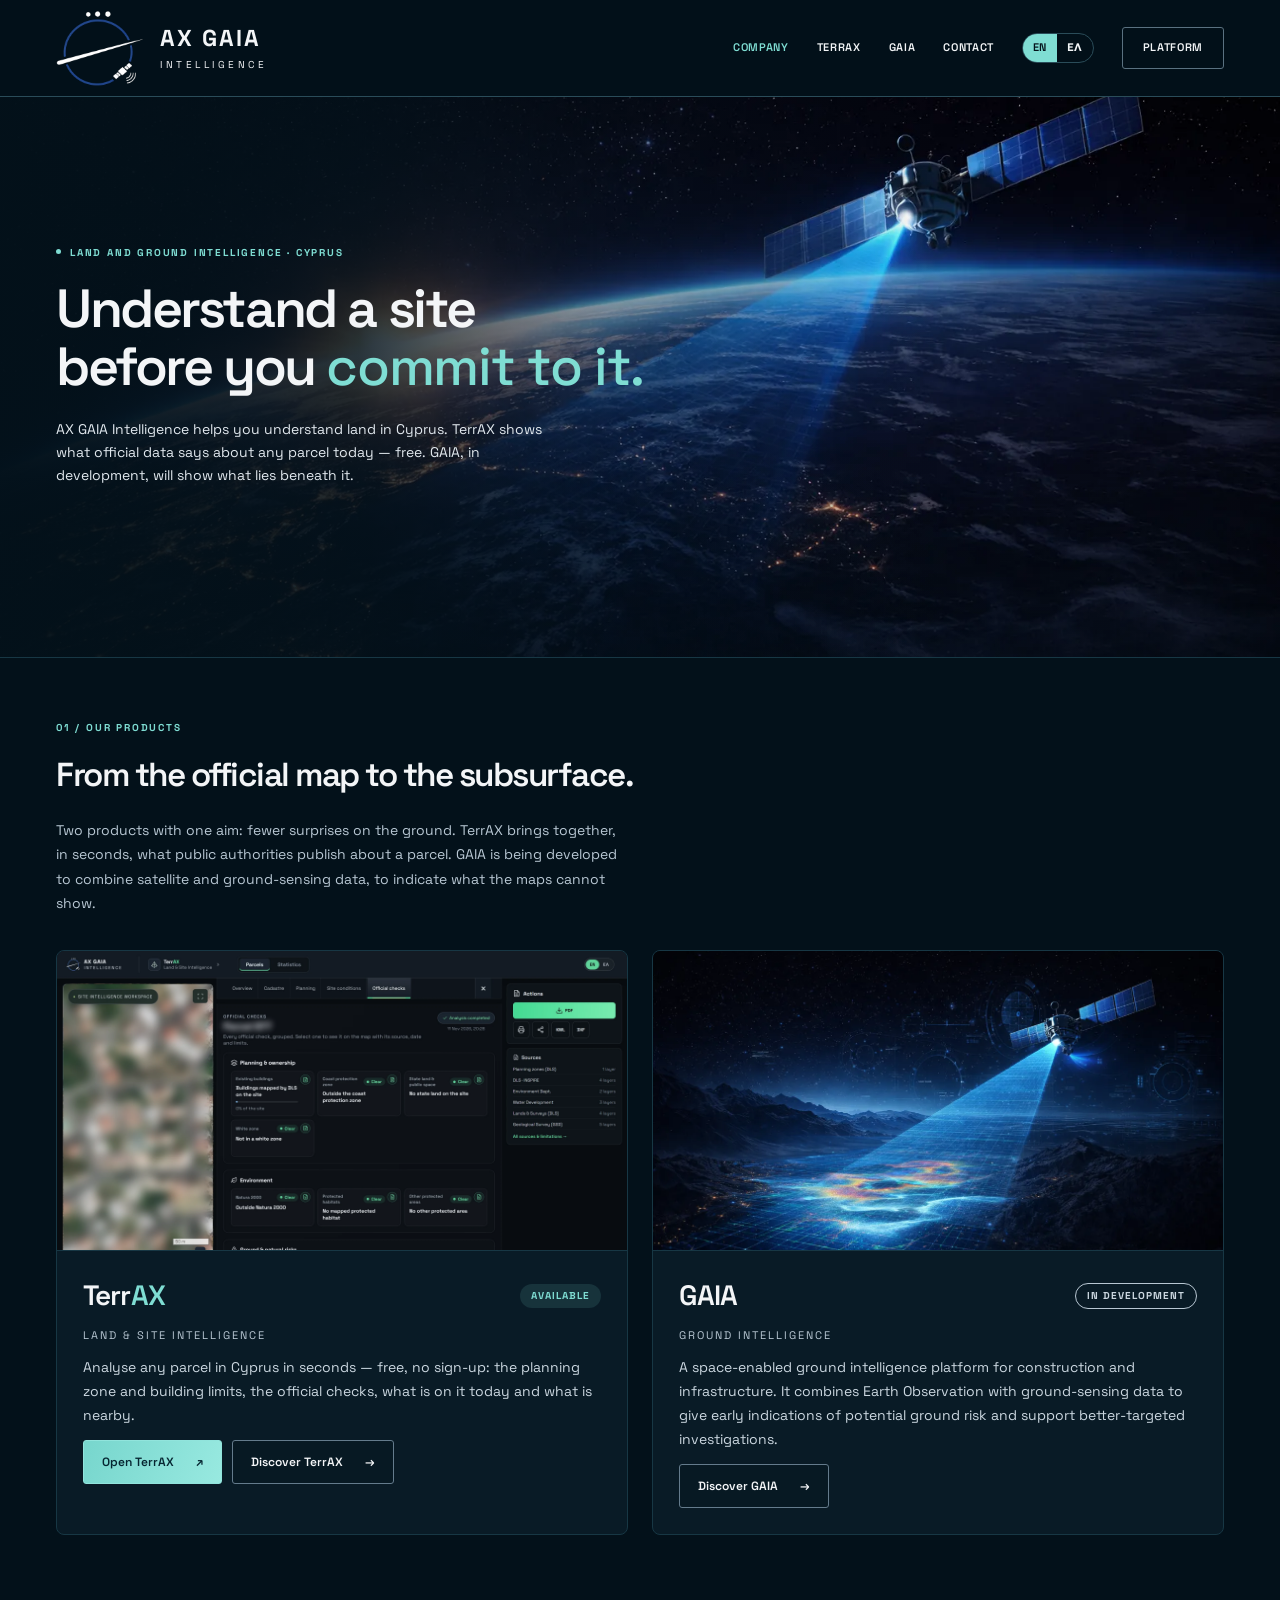
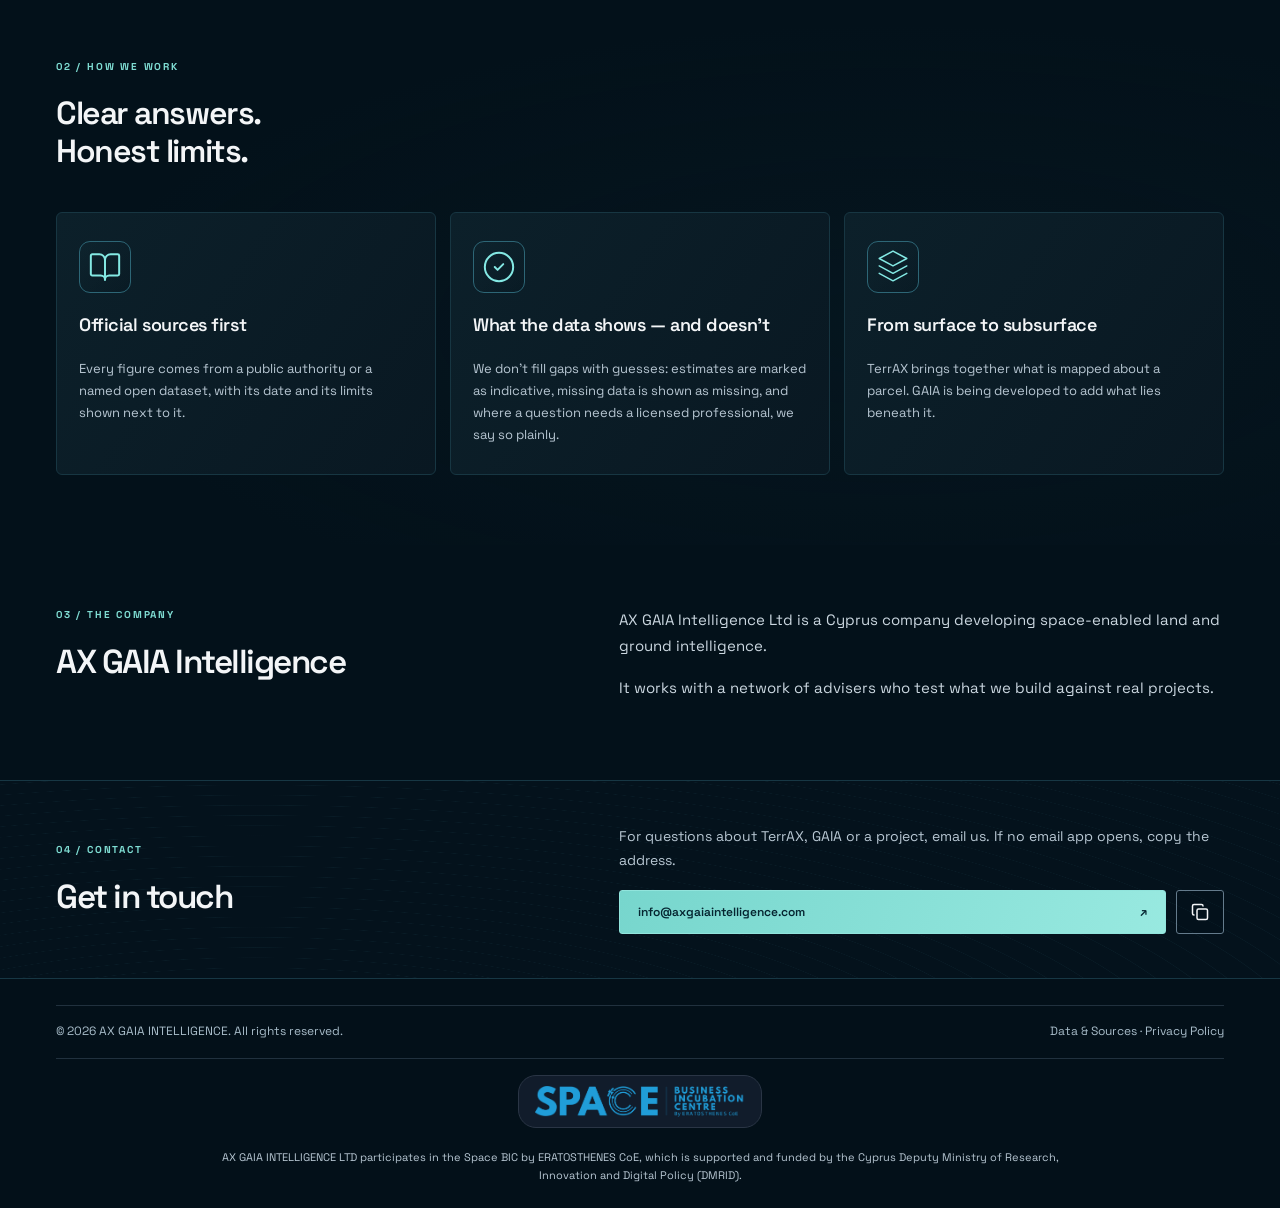
==== commit 644750b6: "Website review with the user, 11/11/2026: company home, TerrAX, GAIA, Data & Sources and Privacy - H" ====
--- a/index.html
+++ b/index.html
@@ -42,7 +42,7 @@
   </defs>
 </svg>
 <header class="nav">
-  <div class="wrap nav-row"><a class="brand" href="/" aria-label="AX GAIA INTELLIGENCE home"><span class="brand-mark" aria-hidden="true"><img src="/assets/logo-dark.png" alt="" width="1024" height="1024"></span><span class="brand-text"><strong>AX GAIA</strong><span>INTELLIGENCE</span></span></a><nav class="links" aria-label="Primary"><a href="/" aria-current="page">Company</a><a href="/terrax/">TerrAX</a><a href="/gaia/">GAIA</a><a href="/#contact">Contact</a><span class="lang" role="group" aria-label="Language"><a href="/" hreflang="en" lang="en" aria-current="true">EN</a><a href="/el/" hreflang="el" lang="el">ΕΛ</a></span><a href="/#contact">Request early access</a></nav></div>
+  <div class="wrap nav-row"><a class="brand" href="/" aria-label="AX GAIA INTELLIGENCE home"><span class="brand-mark" aria-hidden="true"><img src="/assets/logo-dark.png" alt="" width="1024" height="1024"></span><span class="brand-text"><strong>AX GAIA</strong><span>INTELLIGENCE</span></span></a><nav class="links" aria-label="Primary"><a href="/" aria-current="page">Company</a><a href="/terrax/">TerrAX</a><a href="/gaia/">GAIA</a><a href="/#contact">Contact</a><span class="lang" role="group" aria-label="Language"><a href="/" hreflang="en" lang="en" aria-current="true">EN</a><a href="/el/" hreflang="el" lang="el">ΕΛ</a></span><a href="https://app.axgaiaintelligence.com/app/select">Platform</a></nav></div>
 </header>
 <main id="top" tabindex="-1">
   <section class="hero home-hero" aria-labelledby="hero-title">
@@ -51,22 +51,22 @@
       <div class="hero-copy">
         <p class="eyebrow"><span class="status-dot"></span>Land and ground intelligence · Cyprus</p>
         <h1 id="hero-title">Understand a site<br>before you <em>commit to it.</em></h1>
-        <p class="intro">AX GAIA Intelligence builds tools that help developers, property professionals and engineers see what official data says about a site today — and, with GAIA, what lies beneath it.</p>
+        <p class="intro">AX GAIA Intelligence helps you understand land in Cyprus. TerrAX shows what official data says about any parcel today — free. GAIA, in development, will show what lies beneath it.</p>
       </div>
     </div>
   </section>
 
   <section class="section" aria-labelledby="products-title">
     <div class="wrap">
-      <div class="section-head"><p class="eyebrow">01 / Our products</p><h2 id="products-title">From the official map to the subsurface.</h2><p class="section-intro">Two products with one aim: fewer surprises on the ground. TerrAX reads what public authorities publish about a parcel. GAIA adds satellite and ground-sensing data to indicate what the maps cannot show.</p></div>
+      <div class="section-head"><p class="eyebrow">01 / Our products</p><h2 id="products-title">From the official map to the subsurface.</h2><p class="section-intro">Two products with one aim: fewer surprises on the ground. TerrAX brings together, in seconds, what public authorities publish about a parcel. GAIA is being developed to combine satellite and ground-sensing data, to indicate what the maps cannot show.</p></div>
       <div class="products">
         <article class="product-card">
-          <img src="/assets/terrax/overview-en.webp" alt="TerrAX analysis of parcel 161 in Fasoula, Paphos" width="1600" height="1000" loading="lazy">
+          <img src="/assets/terrax/overview-en.webp" alt="TerrAX official checks for a parcel, with identifying details blurred" width="2400" height="1500" loading="lazy">
           <div class="product-body">
             <div class="product-title"><h3>Terr<em>AX</em></h3><span class="badge badge-live">Available</span></div>
             <span class="product-kicker">Land &amp; site intelligence</span>
-            <p>Analyse any parcel in Cyprus in about a minute: what you can build, the official checks, what is on it today and what is nearby.</p>
-            <a class="button primary" href="/terrax/">Discover TerrAX <span aria-hidden="true">→</span></a>
+            <p>Analyse any parcel in Cyprus in seconds — free, no sign-up: the planning zone and building limits, the official checks, what is on it today and what is nearby.</p>
+            <div class="product-actions"><a class="button primary" href="https://app.axgaiaintelligence.com/app/select">Open TerrAX <span aria-hidden="true">↗</span></a><a class="button" href="/terrax/">Discover TerrAX <span aria-hidden="true">→</span></a></div>
           </div>
         </article>
         <article class="product-card">
@@ -85,27 +85,25 @@
   <section class="impact section" aria-labelledby="work-title">
     <div class="wrap">
       <div class="section-head"><p class="eyebrow">02 / How we work</p><h2 id="work-title">Clear answers.<br>Honest limits.</h2></div>
-      <div class="impact-cards"><article><span class="icon-box"><svg class="icon" viewBox="0 0 32 32" fill="none" stroke="currentColor" stroke-width="1.4" stroke-linecap="round" stroke-linejoin="round" aria-hidden="true"><use href="#icon-book"></use></svg></span><h3>Official sources first</h3><p>Every figure comes from a public authority or a named open dataset, with its date and its limits shown next to it.</p></article><article><span class="icon-box"><svg class="icon" viewBox="0 0 32 32" fill="none" stroke="currentColor" stroke-width="1.4" stroke-linecap="round" stroke-linejoin="round" aria-hidden="true"><use href="#icon-check"></use></svg></span><h3>What the data shows — and what it does not</h3><p>We never guess. Where a question needs a licensed architect, engineer or lawyer, we say so plainly.</p></article><article><span class="icon-box"><svg class="icon" viewBox="0 0 32 32" fill="none" stroke="currentColor" stroke-width="1.4" stroke-linecap="round" stroke-linejoin="round" aria-hidden="true"><use href="#icon-layers"></use></svg></span><h3>From surface to subsurface</h3><p>TerrAX brings together what is mapped about a parcel. GAIA is being developed to add what lies beneath it.</p></article></div>
+      <div class="impact-cards"><article><span class="icon-box"><svg class="icon" viewBox="0 0 32 32" fill="none" stroke="currentColor" stroke-width="1.4" stroke-linecap="round" stroke-linejoin="round" aria-hidden="true"><use href="#icon-book"></use></svg></span><h3>Official sources first</h3><p>Every figure comes from a public authority or a named open dataset, with its date and its limits shown next to it.</p></article><article><span class="icon-box"><svg class="icon" viewBox="0 0 32 32" fill="none" stroke="currentColor" stroke-width="1.4" stroke-linecap="round" stroke-linejoin="round" aria-hidden="true"><use href="#icon-check"></use></svg></span><h3>What the data shows — and doesn’t</h3><p>We don’t fill gaps with guesses: estimates are marked as indicative, missing data is shown as missing, and where a question needs a licensed professional, we say so plainly.</p></article><article><span class="icon-box"><svg class="icon" viewBox="0 0 32 32" fill="none" stroke="currentColor" stroke-width="1.4" stroke-linecap="round" stroke-linejoin="round" aria-hidden="true"><use href="#icon-layers"></use></svg></span><h3>From surface to subsurface</h3><p>TerrAX brings together what is mapped about a parcel. GAIA is being developed to add what lies beneath it.</p></article></div>
     </div>
   </section>
 
   <section class="section" aria-labelledby="company-title">
     <div class="wrap company-grid">
       <div><p class="eyebrow">03 / The company</p><h2 id="company-title">AX GAIA Intelligence</h2></div>
-      <div><p>AX GAIA Intelligence Ltd is a Cyprus company developing space-enabled land and ground intelligence for construction, infrastructure and property.</p><p>It works with a network of advisers — quantity surveyors, engineers and a construction company — who test what we build against real projects.</p></div>
+      <div><p>AX GAIA Intelligence Ltd is a Cyprus company developing space-enabled land and ground intelligence.</p><p>It works with a network of advisers who test what we build against real projects.</p></div>
     </div>
   </section>
 
   <section id="contact" class="contact section" aria-labelledby="contact-title">
     <div class="wrap contact-grid">
-      <div><p class="eyebrow">GET IN TOUCH</p><h2 id="contact-title">Contact</h2><p class="contact-invitation">We would be glad to hear from you.</p></div>
+      <div><p class="eyebrow">04 / Contact</p><h2 id="contact-title">Get in touch</h2></div>
       <div>
-        <p>For early access to TerrAX or anything else, email us. If no email app opens, copy the address.</p>
+        <p>For questions about TerrAX, GAIA or a project, email us. If no email app opens, copy the address.</p>
         <div class="contact-links">
           <a class="button primary contact-email" href="mailto:info@axgaiaintelligence.com"><span>info@axgaiaintelligence.com</span><span aria-hidden="true">↗</span></a>
-          <button class="button copy-email" type="button" data-copy="info@axgaiaintelligence.com" data-done="Copied">Copy address</button>
-          <a class="button" href="https://linkedin.com/company/ax-gaia-intelligence" target="_blank" rel="noopener noreferrer">Company LinkedIn <span aria-hidden="true">↗</span></a>
-          <a class="button" href="https://www.linkedin.com/in/andrea-chrysostomou-b24b233b" target="_blank" rel="noopener noreferrer">Founder LinkedIn <span aria-hidden="true">↗</span></a>
+          <button class="button copy-email" type="button" data-copy="info@axgaiaintelligence.com" data-done="Copied" aria-label="Copy address" title="Copy address"><svg class="icon-copy" viewBox="0 0 24 24" width="18" height="18" aria-hidden="true"><rect width="14" height="14" x="8" y="8" rx="2"></rect><path d="M4 16c-1.1 0-2-.9-2-2V4c0-1.1.9-2 2-2h10c1.1 0 2 .9 2 2"></path></svg><svg class="icon-done" viewBox="0 0 24 24" width="18" height="18" aria-hidden="true"><path d="M20 6 9 17l-5-5"></path></svg></button>
         </div>
       </div>
     </div>
@@ -113,7 +111,7 @@
 </main>
 <footer class="footer">
   <div class="wrap">
-    <div class="footer-meta"><span>© <span id="y"></span> AX GAIA INTELLIGENCE. All rights reserved.</span><span class="footer-divider" aria-hidden="true">|</span><span class="footer-links"><a href="/data-sources/">Data &amp; Sources</a> · <a href="/privacy/">Privacy Policy</a></span></div>
+    <div class="footer-meta"><span>© <span id="y"></span> AX GAIA INTELLIGENCE. All rights reserved.</span><span class="footer-links"><a href="/data-sources/">Data &amp; Sources</a> · <a href="/privacy/">Privacy Policy</a></span></div>
     <div class="partner"><a href="https://spacebic.cy" target="_blank" rel="noopener noreferrer" aria-label="Space BIC by ERATOSTHENES CoE"><img src="/assets/spacebic-logo.png" alt="Space BIC by ERATOSTHENES CoE" width="210" loading="lazy"></a><p>AX GAIA INTELLIGENCE LTD participates in the Space BIC by ERATOSTHENES CoE, which is supported and funded by the Cyprus Deputy Ministry of Research, Innovation and Digital Policy (DMRID).</p></div>
   </div>
 </footer>
--- a/assets/index.css
+++ b/assets/index.css
@@ -119,13 +119,12 @@
 .development-details p { color:#4b5665; }
 .development-details img { border-radius:4px; }
 .contact { position:relative; overflow:hidden; padding-block:44px; background:repeating-radial-gradient(ellipse at 20% 160%,transparent 0 20px,#16374344 21px,transparent 22px 33px),#04121c; border-block:1px solid var(--border); }
-.contact-grid { display:grid; grid-template-columns:1fr 1fr; gap:80px; align-items:center; }
-.contact h2 { font-size:30px; margin-bottom:0; }
-.contact .eyebrow { color:#93c7ce; margin-bottom:13px; }
+.contact-grid { display:grid; grid-template-columns:1fr 1.2fr; gap:58px; align-items:center; }  /* same columns as the company section above, so the two line up */
+.contact h2 { margin-bottom:0; }
 .contact p:not(.eyebrow) { color:var(--muted); font-size:14px; line-height:1.7; margin-bottom:18px; }
 .contact .contact-invitation { margin-top:16px; max-width:36ch; }
-.contact-links { display:flex; flex-wrap:wrap; gap:12px; }
-.contact-email { flex-basis:100%; justify-content:space-between; }
+.contact-links { display:flex; gap:10px; align-items:stretch; }
+.contact-email { flex:1; min-width:0; justify-content:space-between; }
 .contact-email span:first-child { min-width:0; overflow-wrap:anywhere; }
 .footer { padding:26px 0 24px; background:#031019; }
 .footer-meta { display:flex; justify-content:space-between; align-items:center; gap:20px; border-block:1px solid #21313e; padding:16px 0; font-size:12px; color:#a9bdca; }
@@ -176,7 +175,7 @@
  .development-copy h2 { font-size:28px; }
  .development-image { background-size:cover; background-position:85% center; }
  .contact-grid { gap:30px; }
- .contact h2 { font-size:26px; }
+ 
 }
 @media (max-width:550px) {
  .wrap { width:calc(100% - 40px); }
--- a/assets/pages.css
+++ b/assets/pages.css
@@ -31,11 +31,12 @@
 .product-body p { color:#cbd7e0; font-size:14px; line-height:1.7; margin:0; }
 .product-body .button { align-self:flex-start; margin-top:auto; }
 .company-grid { display:grid; grid-template-columns:1fr 1.2fr; gap:58px; align-items:start; }
-.company-grid p { color:#cbd7e0; font-size:15px; line-height:1.75; margin:0 0 16px; }
+.company-grid p:not(.eyebrow) { color:#cbd7e0; font-size:15px; line-height:1.75; margin:0 0 16px; }
 
 /* TerrAX */
 .tx-hero { border-bottom:1px solid var(--border); }
-.tx-hero-grid { display:grid; grid-template-columns:1fr 1.15fr; gap:48px; align-items:center; padding-block:64px; }
+.tx-hero-grid { display:grid; grid-template-columns:0.8fr 1.45fr; gap:44px; align-items:center; padding-block:64px; }
+.tx-hero-grid figure { margin:0; }
 .tx-hero h1 em { font-style:normal; color:var(--accent); }
 .tx-hero .lead { color:#e1e8ee; font-size:15px; line-height:1.7; max-width:56ch; }
 .tx-hero .fine { color:var(--muted); font-size:12px; margin:16px 0 0; }
@@ -52,10 +53,12 @@
 .report-list li { counter-increment:part; display:flex; gap:16px; padding:12px 0; border-bottom:1px solid var(--border); color:#cbd7e0; font-size:14px; line-height:1.55; }
 .report-list li::before { content:counter(part,decimal-leading-zero); color:var(--accent); font-weight:700; font-size:12px; padding-top:2px; }
 .report-paper { max-width:980px; margin:48px auto 0; }
-.report-paper img { display:block; width:100%; height:auto; border-radius:8px 8px 0 0; box-shadow:0 30px 80px #000a; -webkit-mask-image:linear-gradient(to bottom,#000 72%,transparent); mask-image:linear-gradient(to bottom,#000 72%,transparent); }
+.report-paper img { display:block; width:100%; height:auto; border-radius:8px 8px 0 0; box-shadow:0 30px 80px #000a; -webkit-mask-image:linear-gradient(to bottom,#000 62%,transparent); mask-image:linear-gradient(to bottom,#000 62%,transparent); }
 .tx-cards { grid-template-columns:repeat(4,minmax(0,1fr)); }
 .sources-line { display:flex; flex-wrap:wrap; align-items:center; justify-content:space-between; gap:18px; border-top:1px solid var(--border); padding-block:40px; }
 .sources-line p { margin:0; max-width:820px; color:#cbd7e0; font-size:14px; line-height:1.7; }
+.sources-link { color:var(--accent); font-weight:600; white-space:nowrap; text-decoration:none; }
+.sources-link:hover { text-decoration:underline; }
 
 /* Data & Sources */
 .doc-hero { padding:64px 0 24px; }
@@ -80,14 +83,17 @@
 .policy h2 { font-size:22px; margin-bottom:12px; }
 .policy p { color:#cbd7e0; font-size:15px; line-height:1.75; margin:0 0 12px; }
 .policy a { color:var(--accent); }
-.copy-email { cursor:pointer; font-family:inherit; color:inherit; }
+.copy-email { cursor:pointer; font-family:inherit; color:inherit; flex:0 0 auto; width:48px; padding:0; justify-content:center; }
+.copy-email svg { fill:none; stroke:currentColor; stroke-width:2; stroke-linecap:round; stroke-linejoin:round; }
+.copy-email .icon-done, .copy-email.done .icon-copy { display:none; }
+.copy-email.done .icon-done { display:block; color:var(--accent); }
 
 @media (max-width:1100px) {
  .tx-cards { grid-template-columns:repeat(2,minmax(0,1fr)); }
 }
 @media (max-width:850px) {
  .home-hero .hero-copy { max-width:72%; }
- .products,.company-grid,.tx-hero-grid,.report-grid,.doc-columns { grid-template-columns:1fr; gap:32px; }
+ .products,.company-grid,.contact-grid,.tx-hero-grid,.report-grid,.doc-columns { grid-template-columns:1fr; gap:32px; }
  .steps { grid-template-columns:1fr; }
 }
 @media (max-width:550px) {
@@ -97,3 +103,18 @@
  .product-title h3 { font-size:24px; }
  .links .lang a,.links .lang a:last-child { padding:4px 8px; font-size:9px; }
 }
+.product-actions { display:flex; flex-wrap:wrap; gap:10px; }
+.dev-pill { display:inline-block; margin:0 0 18px; padding:5px 12px; border:1px solid #e0b25a; border-radius:999px; color:#f0c674; font-size:11px; font-weight:700; letter-spacing:.14em; text-transform:uppercase; background:#e0b25a14; }
+.gaia-next-row { display:flex; flex-wrap:wrap; align-items:baseline; justify-content:space-between; gap:12px 32px; border-top:1px solid var(--border); padding-block:40px; }
+.gaia-next-row p { margin:0; color:#cbd7e0; font-size:14px; line-height:1.7; }
+.gaia-next-row strong { color:#fff; }
+.gaia-next-row .concept-note { color:#7f93a1; font-size:11px; }
+.dev-phases { list-style:none; margin:8px 0 0; padding:0; display:grid; grid-template-columns:repeat(3,1fr); gap:12px; max-width:640px; }
+.dev-phases li { background:#fff; border:1px solid #d5dde3; border-radius:6px; padding:16px; }
+.dev-phases h3 { margin:10px 0 6px; font-size:14px; color:#0b1620; }
+.dev-phases p { margin:0; font-size:12.5px; line-height:1.55; color:#4b5665; }
+.phase-status { font-size:10.5px; font-weight:700; letter-spacing:.1em; text-transform:uppercase; }
+.dev-phases .done .phase-status { color:#1d7f70; }
+.dev-phases .now { border-color:#e0b25a; box-shadow:inset 0 3px 0 #e0b25a; }
+.dev-phases .now .phase-status { color:#a5680a; }
+@media (max-width:850px) { .dev-phases { grid-template-columns:1fr; } }
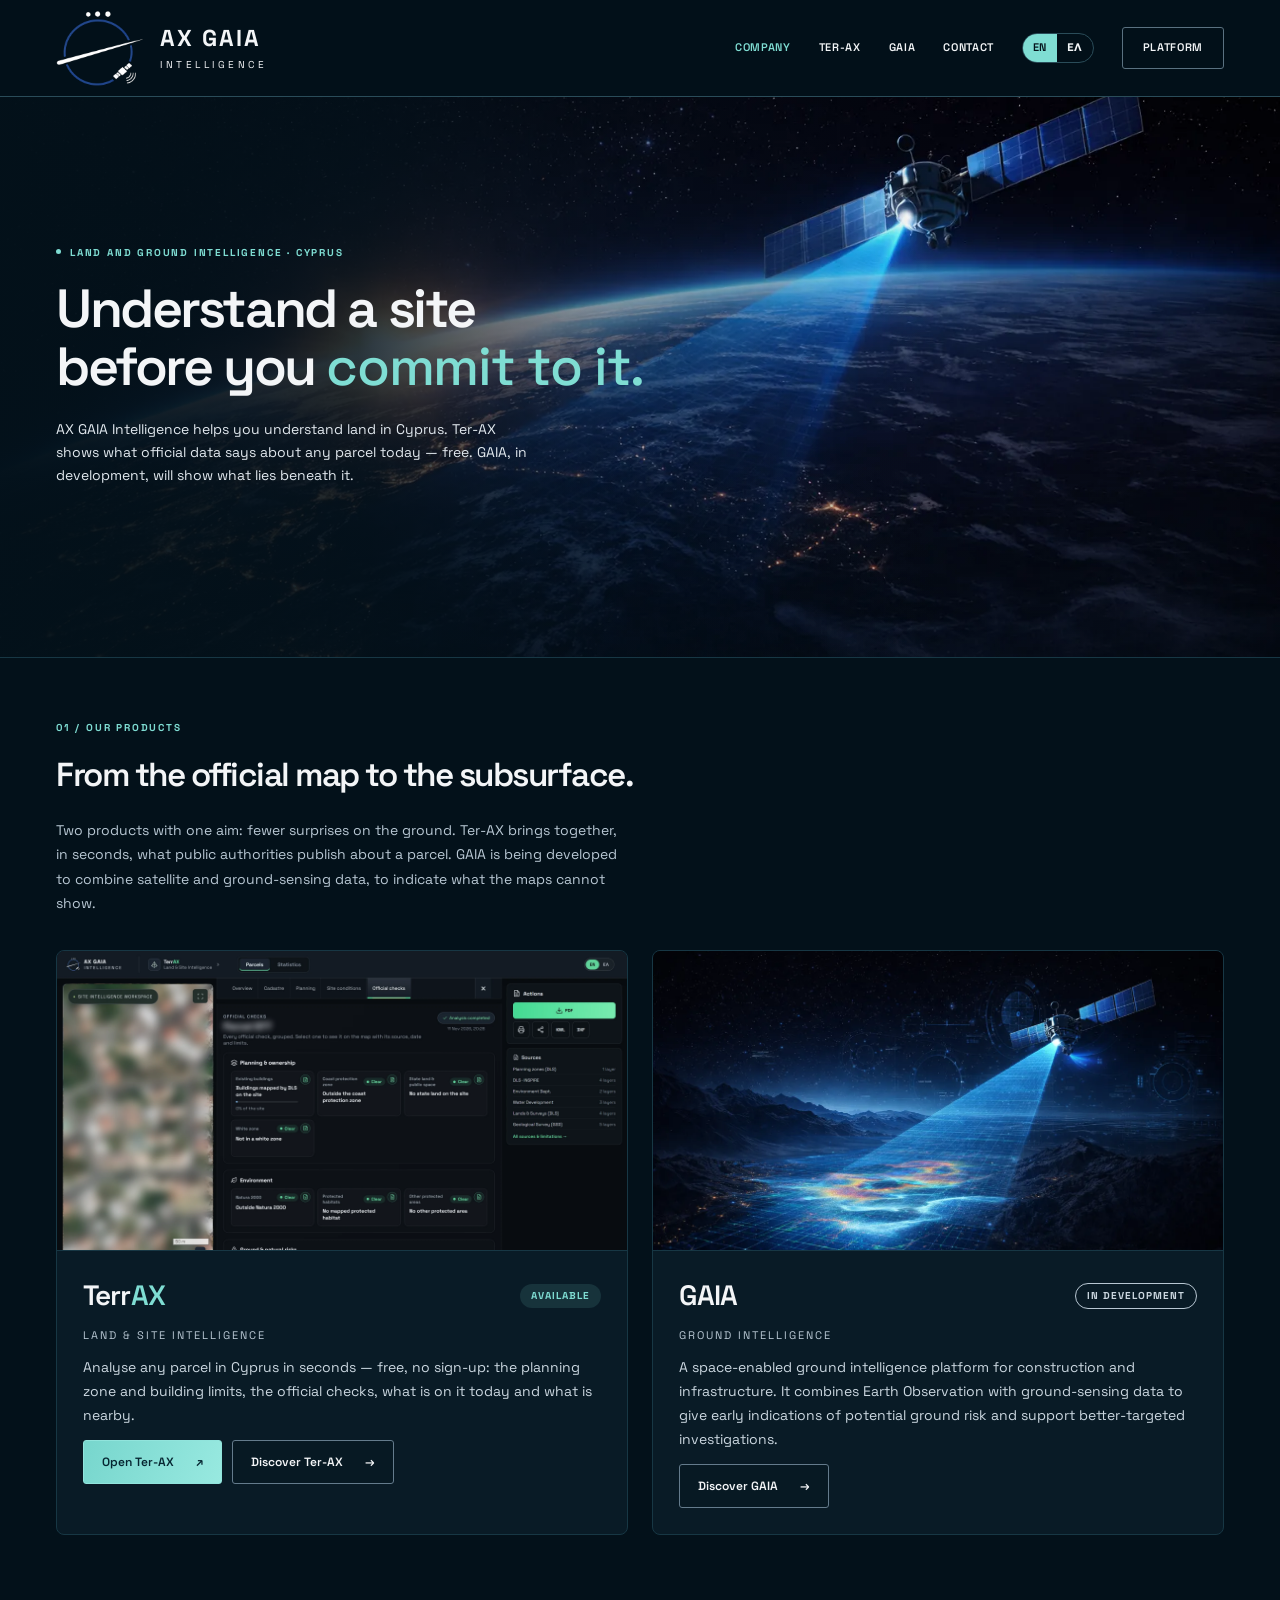
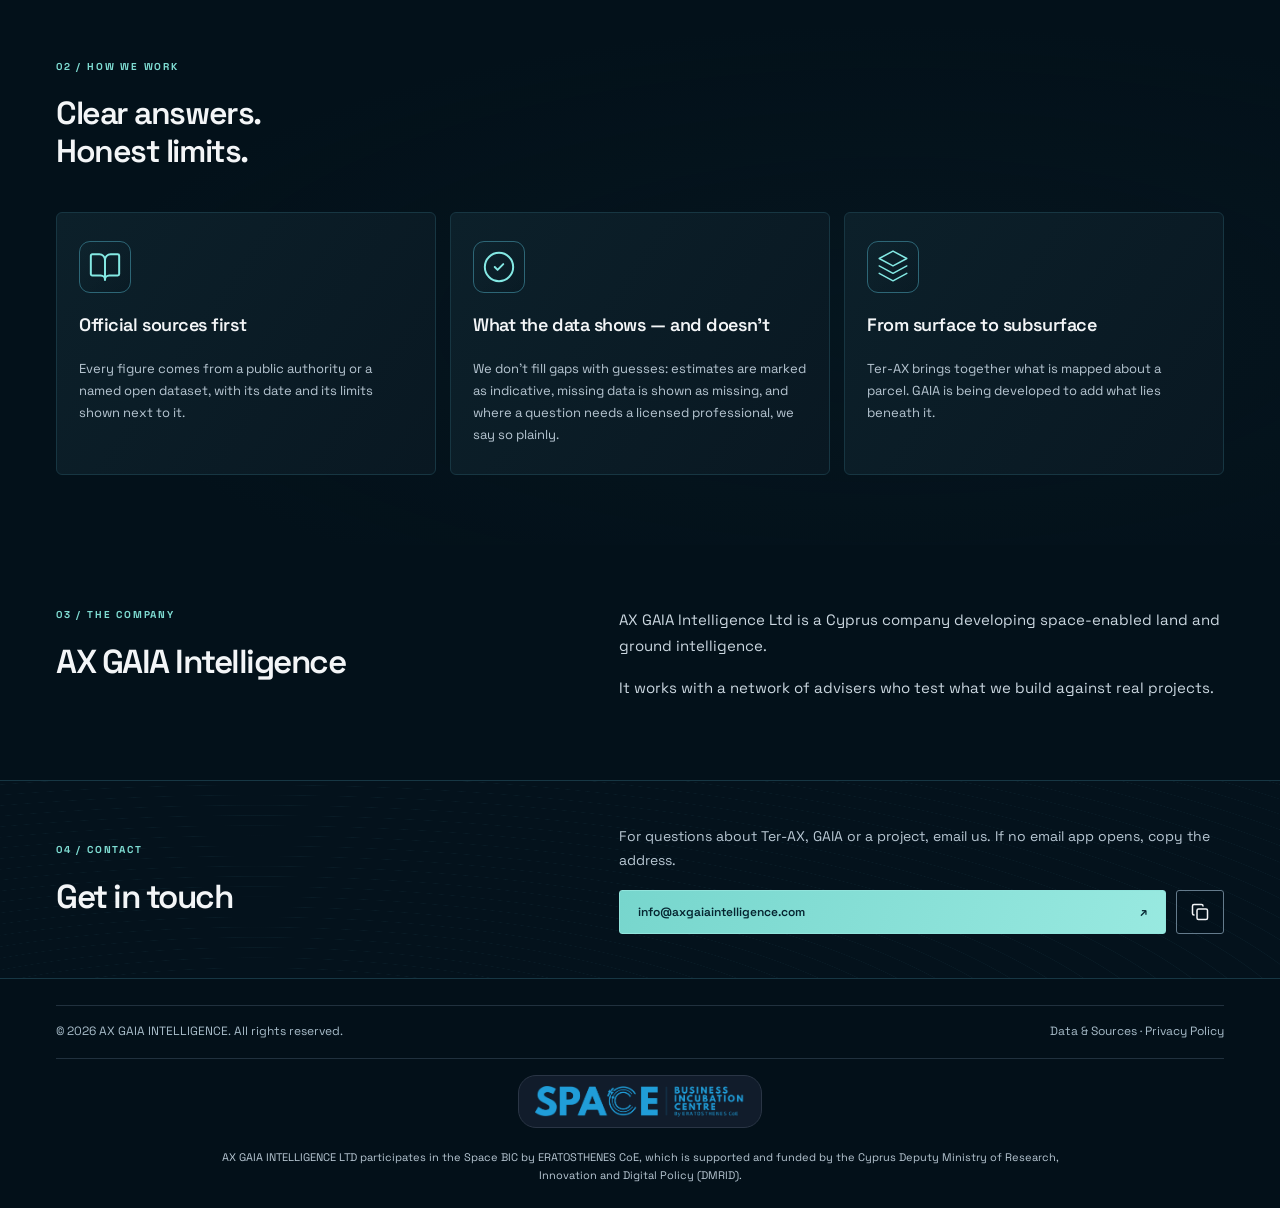
==== commit 88b275de: "Product name written Ter-AX everywhere on the site (was TerrAX); page addresses /terrax/ unchanged C" ====
--- a/index.html
+++ b/index.html
@@ -6,7 +6,7 @@
   <meta name="referrer" content="no-referrer">
   <meta name="viewport" content="width=device-width,initial-scale=1">
   <title>AX GAIA INTELLIGENCE — Land and ground intelligence for Cyprus</title>
-  <meta name="description" content="AX GAIA Intelligence builds TerrAX, land and site intelligence from official data, and GAIA, space-enabled ground intelligence in development.">
+  <meta name="description" content="AX GAIA Intelligence builds Ter-AX, land and site intelligence from official data, and GAIA, space-enabled ground intelligence in development.">
   <link rel="canonical" href="https://axgaiaintelligence.com/">
   <link rel="alternate" hreflang="en" href="https://axgaiaintelligence.com/">
   <link rel="alternate" hreflang="el" href="https://axgaiaintelligence.com/el/">
@@ -42,7 +42,7 @@
   </defs>
 </svg>
 <header class="nav">
-  <div class="wrap nav-row"><a class="brand" href="/" aria-label="AX GAIA INTELLIGENCE home"><span class="brand-mark" aria-hidden="true"><img src="/assets/logo-dark.png" alt="" width="1024" height="1024"></span><span class="brand-text"><strong>AX GAIA</strong><span>INTELLIGENCE</span></span></a><nav class="links" aria-label="Primary"><a href="/" aria-current="page">Company</a><a href="/terrax/">TerrAX</a><a href="/gaia/">GAIA</a><a href="/#contact">Contact</a><span class="lang" role="group" aria-label="Language"><a href="/" hreflang="en" lang="en" aria-current="true">EN</a><a href="/el/" hreflang="el" lang="el">ΕΛ</a></span><a href="https://app.axgaiaintelligence.com/app/select">Platform</a></nav></div>
+  <div class="wrap nav-row"><a class="brand" href="/" aria-label="AX GAIA INTELLIGENCE home"><span class="brand-mark" aria-hidden="true"><img src="/assets/logo-dark.png" alt="" width="1024" height="1024"></span><span class="brand-text"><strong>AX GAIA</strong><span>INTELLIGENCE</span></span></a><nav class="links" aria-label="Primary"><a href="/" aria-current="page">Company</a><a href="/terrax/">Ter-AX</a><a href="/gaia/">GAIA</a><a href="/#contact">Contact</a><span class="lang" role="group" aria-label="Language"><a href="/" hreflang="en" lang="en" aria-current="true">EN</a><a href="/el/" hreflang="el" lang="el">ΕΛ</a></span><a href="https://app.axgaiaintelligence.com/app/select">Platform</a></nav></div>
 </header>
 <main id="top" tabindex="-1">
   <section class="hero home-hero" aria-labelledby="hero-title">
@@ -51,22 +51,22 @@
       <div class="hero-copy">
         <p class="eyebrow"><span class="status-dot"></span>Land and ground intelligence · Cyprus</p>
         <h1 id="hero-title">Understand a site<br>before you <em>commit to it.</em></h1>
-        <p class="intro">AX GAIA Intelligence helps you understand land in Cyprus. TerrAX shows what official data says about any parcel today — free. GAIA, in development, will show what lies beneath it.</p>
+        <p class="intro">AX GAIA Intelligence helps you understand land in Cyprus. Ter-AX shows what official data says about any parcel today — free. GAIA, in development, will show what lies beneath it.</p>
       </div>
     </div>
   </section>
 
   <section class="section" aria-labelledby="products-title">
     <div class="wrap">
-      <div class="section-head"><p class="eyebrow">01 / Our products</p><h2 id="products-title">From the official map to the subsurface.</h2><p class="section-intro">Two products with one aim: fewer surprises on the ground. TerrAX brings together, in seconds, what public authorities publish about a parcel. GAIA is being developed to combine satellite and ground-sensing data, to indicate what the maps cannot show.</p></div>
+      <div class="section-head"><p class="eyebrow">01 / Our products</p><h2 id="products-title">From the official map to the subsurface.</h2><p class="section-intro">Two products with one aim: fewer surprises on the ground. Ter-AX brings together, in seconds, what public authorities publish about a parcel. GAIA is being developed to combine satellite and ground-sensing data, to indicate what the maps cannot show.</p></div>
       <div class="products">
         <article class="product-card">
-          <img src="/assets/terrax/overview-en.webp" alt="TerrAX official checks for a parcel, with identifying details blurred" width="2400" height="1500" loading="lazy">
+          <img src="/assets/terrax/overview-en.webp" alt="Ter-AX official checks for a parcel, with identifying details blurred" width="2400" height="1500" loading="lazy">
           <div class="product-body">
             <div class="product-title"><h3>Terr<em>AX</em></h3><span class="badge badge-live">Available</span></div>
             <span class="product-kicker">Land &amp; site intelligence</span>
             <p>Analyse any parcel in Cyprus in seconds — free, no sign-up: the planning zone and building limits, the official checks, what is on it today and what is nearby.</p>
-            <div class="product-actions"><a class="button primary" href="https://app.axgaiaintelligence.com/app/select">Open TerrAX <span aria-hidden="true">↗</span></a><a class="button" href="/terrax/">Discover TerrAX <span aria-hidden="true">→</span></a></div>
+            <div class="product-actions"><a class="button primary" href="https://app.axgaiaintelligence.com/app/select">Open Ter-AX <span aria-hidden="true">↗</span></a><a class="button" href="/terrax/">Discover Ter-AX <span aria-hidden="true">→</span></a></div>
           </div>
         </article>
         <article class="product-card">
@@ -85,7 +85,7 @@
   <section class="impact section" aria-labelledby="work-title">
     <div class="wrap">
       <div class="section-head"><p class="eyebrow">02 / How we work</p><h2 id="work-title">Clear answers.<br>Honest limits.</h2></div>
-      <div class="impact-cards"><article><span class="icon-box"><svg class="icon" viewBox="0 0 32 32" fill="none" stroke="currentColor" stroke-width="1.4" stroke-linecap="round" stroke-linejoin="round" aria-hidden="true"><use href="#icon-book"></use></svg></span><h3>Official sources first</h3><p>Every figure comes from a public authority or a named open dataset, with its date and its limits shown next to it.</p></article><article><span class="icon-box"><svg class="icon" viewBox="0 0 32 32" fill="none" stroke="currentColor" stroke-width="1.4" stroke-linecap="round" stroke-linejoin="round" aria-hidden="true"><use href="#icon-check"></use></svg></span><h3>What the data shows — and doesn’t</h3><p>We don’t fill gaps with guesses: estimates are marked as indicative, missing data is shown as missing, and where a question needs a licensed professional, we say so plainly.</p></article><article><span class="icon-box"><svg class="icon" viewBox="0 0 32 32" fill="none" stroke="currentColor" stroke-width="1.4" stroke-linecap="round" stroke-linejoin="round" aria-hidden="true"><use href="#icon-layers"></use></svg></span><h3>From surface to subsurface</h3><p>TerrAX brings together what is mapped about a parcel. GAIA is being developed to add what lies beneath it.</p></article></div>
+      <div class="impact-cards"><article><span class="icon-box"><svg class="icon" viewBox="0 0 32 32" fill="none" stroke="currentColor" stroke-width="1.4" stroke-linecap="round" stroke-linejoin="round" aria-hidden="true"><use href="#icon-book"></use></svg></span><h3>Official sources first</h3><p>Every figure comes from a public authority or a named open dataset, with its date and its limits shown next to it.</p></article><article><span class="icon-box"><svg class="icon" viewBox="0 0 32 32" fill="none" stroke="currentColor" stroke-width="1.4" stroke-linecap="round" stroke-linejoin="round" aria-hidden="true"><use href="#icon-check"></use></svg></span><h3>What the data shows — and doesn’t</h3><p>We don’t fill gaps with guesses: estimates are marked as indicative, missing data is shown as missing, and where a question needs a licensed professional, we say so plainly.</p></article><article><span class="icon-box"><svg class="icon" viewBox="0 0 32 32" fill="none" stroke="currentColor" stroke-width="1.4" stroke-linecap="round" stroke-linejoin="round" aria-hidden="true"><use href="#icon-layers"></use></svg></span><h3>From surface to subsurface</h3><p>Ter-AX brings together what is mapped about a parcel. GAIA is being developed to add what lies beneath it.</p></article></div>
     </div>
   </section>
 
@@ -100,7 +100,7 @@
     <div class="wrap contact-grid">
       <div><p class="eyebrow">04 / Contact</p><h2 id="contact-title">Get in touch</h2></div>
       <div>
-        <p>For questions about TerrAX, GAIA or a project, email us. If no email app opens, copy the address.</p>
+        <p>For questions about Ter-AX, GAIA or a project, email us. If no email app opens, copy the address.</p>
         <div class="contact-links">
           <a class="button primary contact-email" href="mailto:info@axgaiaintelligence.com"><span>info@axgaiaintelligence.com</span><span aria-hidden="true">↗</span></a>
           <button class="button copy-email" type="button" data-copy="info@axgaiaintelligence.com" data-done="Copied" aria-label="Copy address" title="Copy address"><svg class="icon-copy" viewBox="0 0 24 24" width="18" height="18" aria-hidden="true"><rect width="14" height="14" x="8" y="8" rx="2"></rect><path d="M4 16c-1.1 0-2-.9-2-2V4c0-1.1.9-2 2-2h10c1.1 0 2 .9 2 2"></path></svg><svg class="icon-done" viewBox="0 0 24 24" width="18" height="18" aria-hidden="true"><path d="M20 6 9 17l-5-5"></path></svg></button>
--- a/assets/pages.css
+++ b/assets/pages.css
@@ -1,4 +1,4 @@
-/* Company, TerrAX and Data & Sources pages. Builds on index.css (shared header, footer, buttons, sections). */
+/* Company, Ter-AX and Data & Sources pages. Builds on index.css (shared header, footer, buttons, sections). */
 
 /* Header: current page, language switch and the access button stay the last link. */
 .links a[aria-current="page"] { color:var(--accent); }
@@ -33,7 +33,7 @@
 .company-grid { display:grid; grid-template-columns:1fr 1.2fr; gap:58px; align-items:start; }
 .company-grid p:not(.eyebrow) { color:#cbd7e0; font-size:15px; line-height:1.75; margin:0 0 16px; }
 
-/* TerrAX */
+/* Ter-AX */
 .tx-hero { border-bottom:1px solid var(--border); }
 .tx-hero-grid { display:grid; grid-template-columns:0.8fr 1.45fr; gap:44px; align-items:center; padding-block:64px; }
 .tx-hero-grid figure { margin:0; }
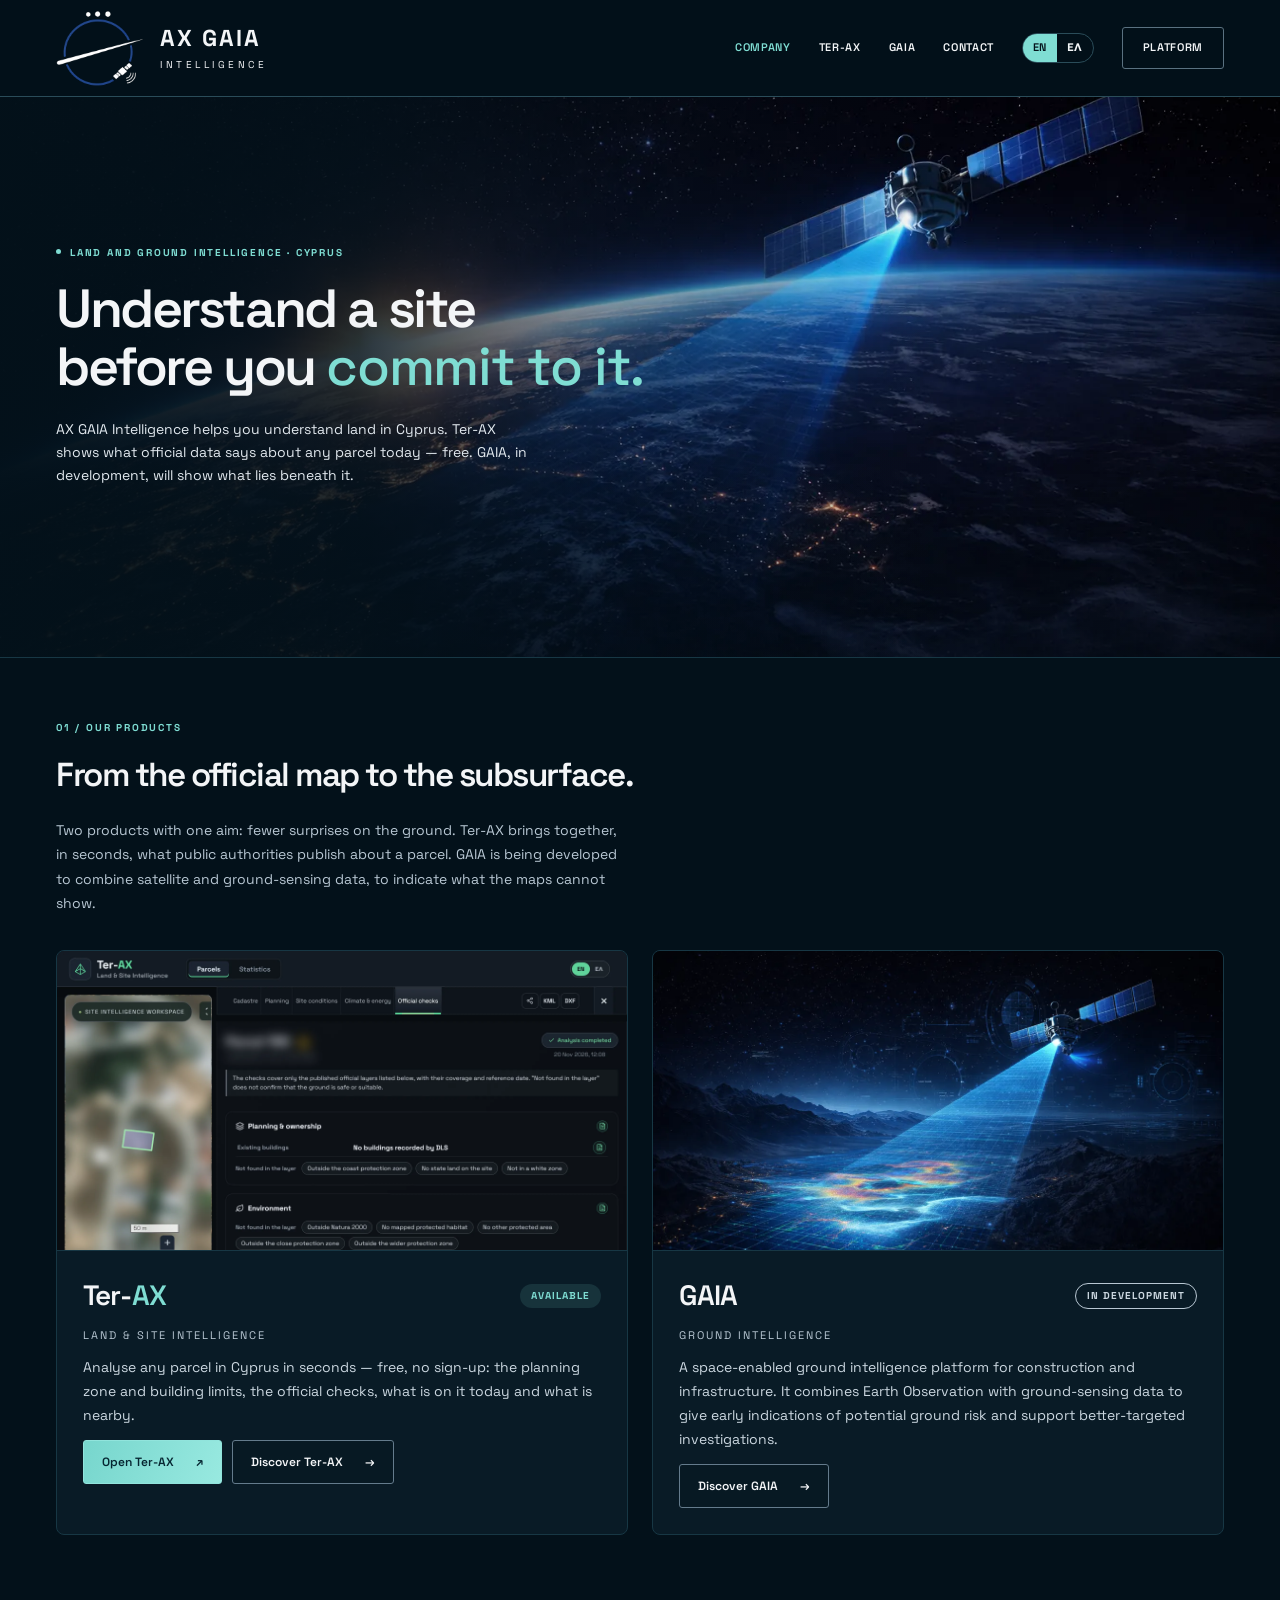
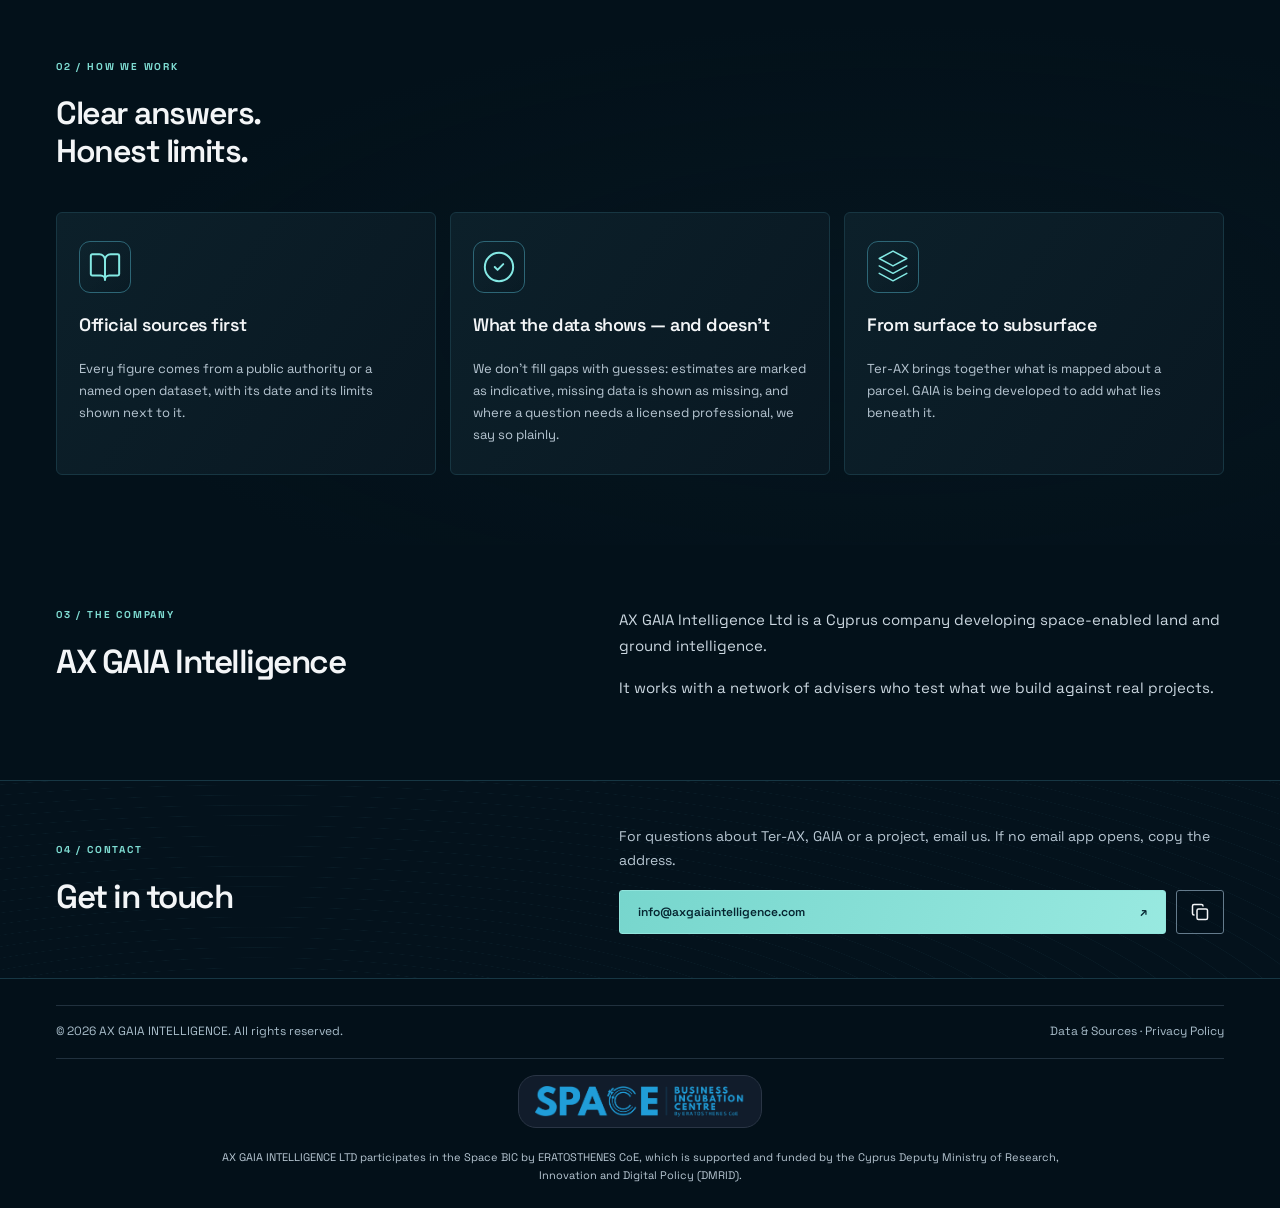
==== commit d27bf597: "Ter-AX page: report section hidden for now (SHOW_REPORT = False; 'See the report' button removed, se" ====
--- a/index.html
+++ b/index.html
@@ -42,7 +42,7 @@
   </defs>
 </svg>
 <header class="nav">
-  <div class="wrap nav-row"><a class="brand" href="/" aria-label="AX GAIA INTELLIGENCE home"><span class="brand-mark" aria-hidden="true"><img src="/assets/logo-dark.png" alt="" width="1024" height="1024"></span><span class="brand-text"><strong>AX GAIA</strong><span>INTELLIGENCE</span></span></a><nav class="links" aria-label="Primary"><a href="/" aria-current="page">Company</a><a href="/terrax/">Ter-AX</a><a href="/gaia/">GAIA</a><a href="/#contact">Contact</a><span class="lang" role="group" aria-label="Language"><a href="/" hreflang="en" lang="en" aria-current="true">EN</a><a href="/el/" hreflang="el" lang="el">ΕΛ</a></span><a href="https://app.axgaiaintelligence.com/app/select">Platform</a></nav></div>
+  <div class="wrap nav-row"><a class="brand" href="/" aria-label="AX GAIA INTELLIGENCE home"><span class="brand-mark" aria-hidden="true"><img src="/assets/logo-dark.png" alt="" width="1024" height="1024"></span><span class="brand-text"><strong>AX GAIA</strong><span>INTELLIGENCE</span></span></a><nav class="links" aria-label="Primary"><a href="/" aria-current="page">Company</a><a href="/terrax/">Ter-AX</a><a href="/gaia/">GAIA</a><a href="/#contact">Contact</a><span class="lang" role="group" aria-label="Language"><a href="/" hreflang="en" lang="en" aria-current="true">EN</a><a href="/el/" hreflang="el" lang="el">ΕΛ</a></span><a href="https://tx.axgaiaintelligence.com/app/select">Platform</a></nav></div>
 </header>
 <main id="top" tabindex="-1">
   <section class="hero home-hero" aria-labelledby="hero-title">
@@ -63,10 +63,10 @@
         <article class="product-card">
           <img src="/assets/terrax/overview-en.webp" alt="Ter-AX official checks for a parcel, with identifying details blurred" width="2400" height="1500" loading="lazy">
           <div class="product-body">
-            <div class="product-title"><h3>Terr<em>AX</em></h3><span class="badge badge-live">Available</span></div>
+            <div class="product-title"><h3>Ter-<em>AX</em></h3><span class="badge badge-live">Available</span></div>
             <span class="product-kicker">Land &amp; site intelligence</span>
             <p>Analyse any parcel in Cyprus in seconds — free, no sign-up: the planning zone and building limits, the official checks, what is on it today and what is nearby.</p>
-            <div class="product-actions"><a class="button primary" href="https://app.axgaiaintelligence.com/app/select">Open Ter-AX <span aria-hidden="true">↗</span></a><a class="button" href="/terrax/">Discover Ter-AX <span aria-hidden="true">→</span></a></div>
+            <div class="product-actions"><a class="button primary" href="https://tx.axgaiaintelligence.com/app/select">Open Ter-AX <span aria-hidden="true">↗</span></a><a class="button" href="/terrax/">Discover Ter-AX <span aria-hidden="true">→</span></a></div>
           </div>
         </article>
         <article class="product-card">
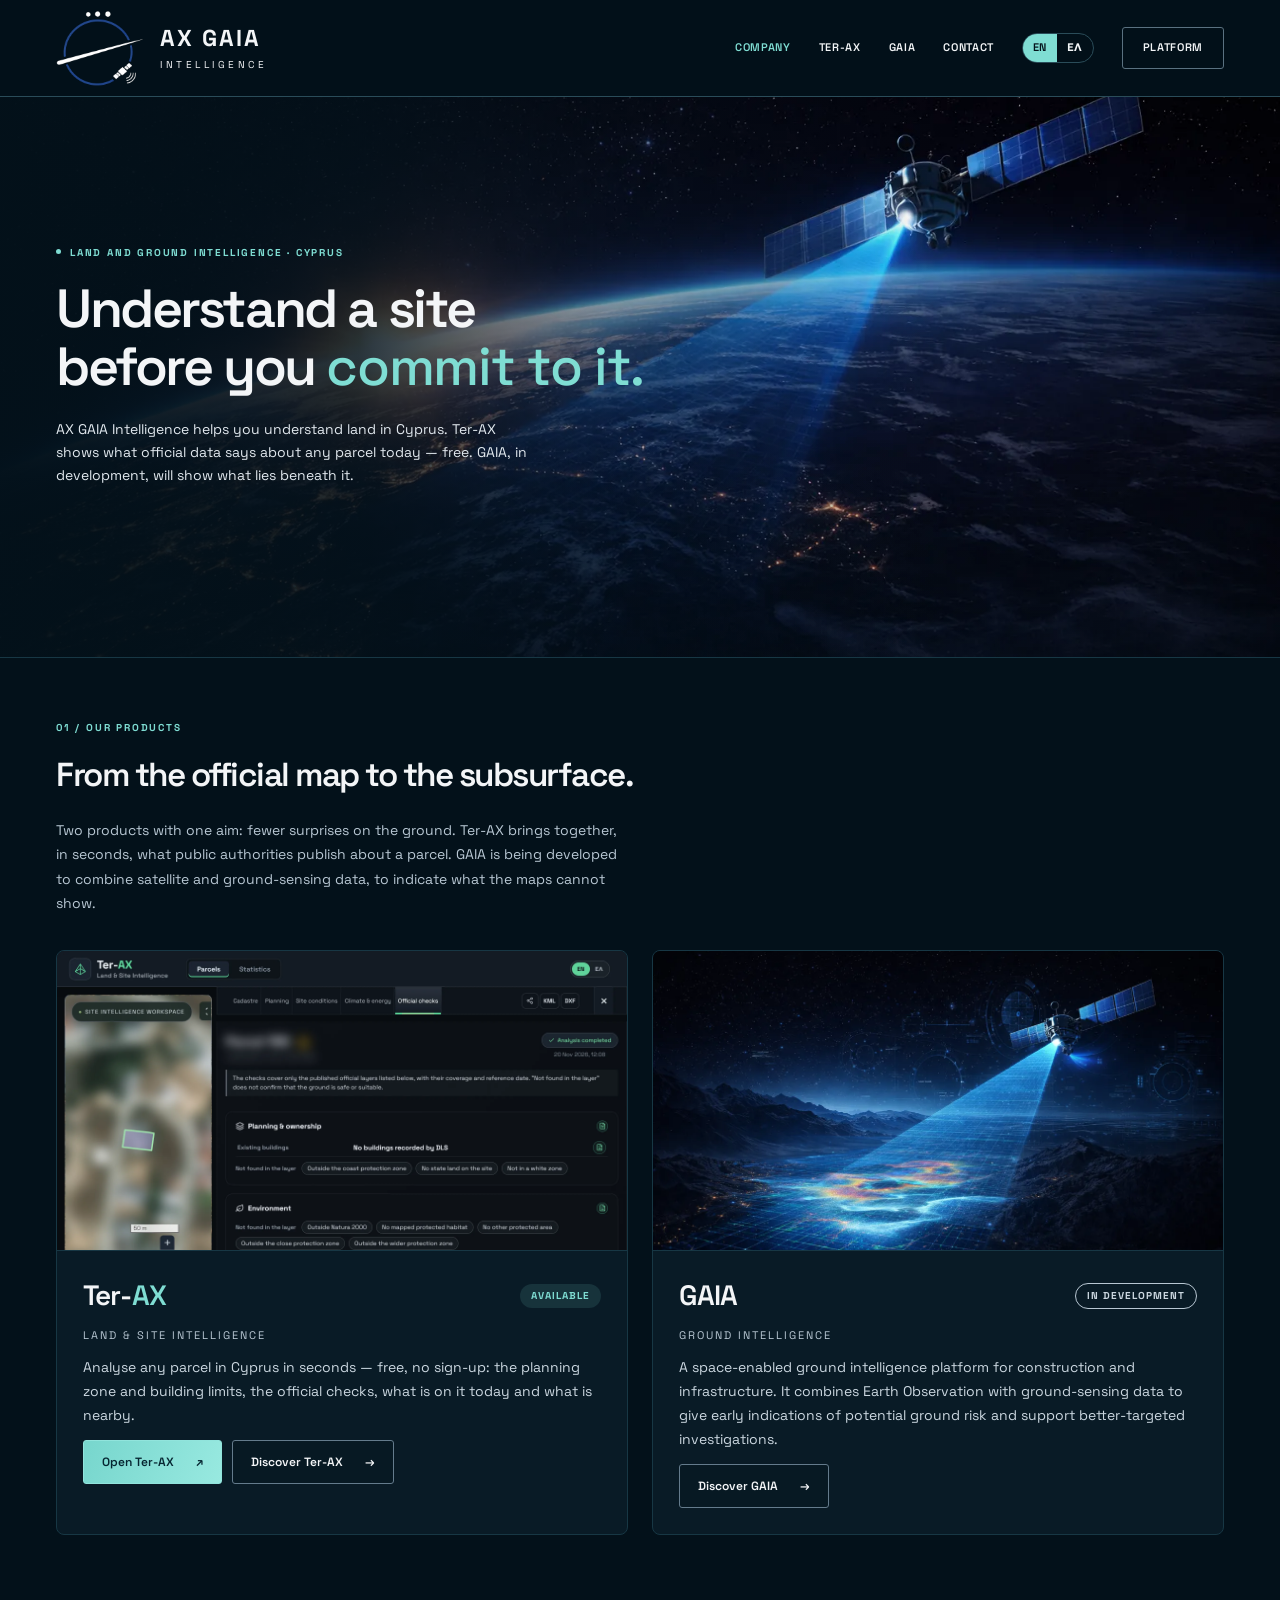
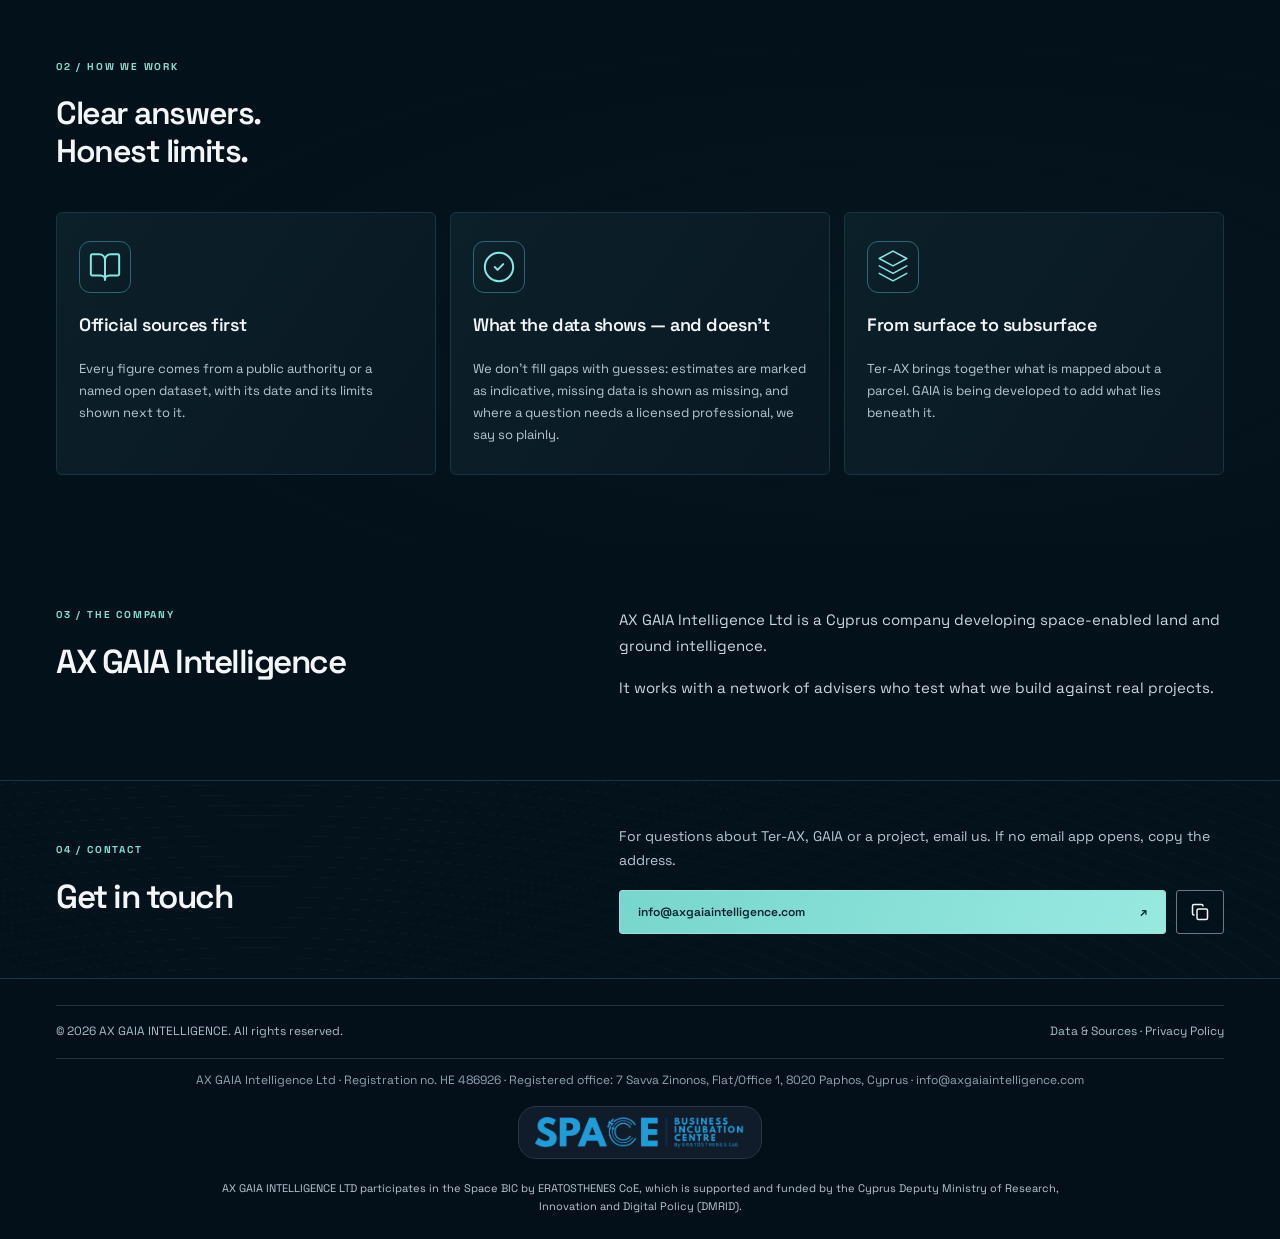
==== commit 039af726: "Company particulars in the footer of every page, as the e-commerce and company-law rules require: AX" ====
--- a/index.html
+++ b/index.html
@@ -112,6 +112,7 @@
 <footer class="footer">
   <div class="wrap">
     <div class="footer-meta"><span>© <span id="y"></span> AX GAIA INTELLIGENCE. All rights reserved.</span><span class="footer-links"><a href="/data-sources/">Data &amp; Sources</a> · <a href="/privacy/">Privacy Policy</a></span></div>
+    <p class="footer-company">AX GAIA Intelligence Ltd · Registration no. HE 486926 · Registered office: 7 Savva Zinonos, Flat/Office 1, 8020 Paphos, Cyprus · <a href="mailto:info@axgaiaintelligence.com">info@axgaiaintelligence.com</a></p>
     <div class="partner"><a href="https://spacebic.cy" target="_blank" rel="noopener noreferrer" aria-label="Space BIC by ERATOSTHENES CoE"><img src="/assets/spacebic-logo.png" alt="Space BIC by ERATOSTHENES CoE" width="210" loading="lazy"></a><p>AX GAIA INTELLIGENCE LTD participates in the Space BIC by ERATOSTHENES CoE, which is supported and funded by the Cyprus Deputy Ministry of Research, Innovation and Digital Policy (DMRID).</p></div>
   </div>
 </footer>
--- a/assets/index.css
+++ b/assets/index.css
@@ -130,6 +130,9 @@
 .footer-meta { display:flex; justify-content:space-between; align-items:center; gap:20px; border-block:1px solid #21313e; padding:16px 0; font-size:12px; color:#a9bdca; }
 .footer-meta a { text-decoration:none; white-space:nowrap; }
 .footer-meta a:hover { color:var(--accent); }
+.footer-company { margin:12px 0 0; font-size:12px; color:#8fa5b3; text-align:center; }
+.footer-company a { text-decoration:none; }
+.footer-company a:hover { color:var(--accent); }
 .footer-divider { color:#576572; }
 .partner { display:flex; flex-direction:column; align-items:center; gap:20px; padding-top:16px; color:#b8c7d3; text-align:center; }
 .partner a { display:inline-flex; padding:10px 16px; border:1px solid #2a3545; border-radius:18px; background:#111c2b; }
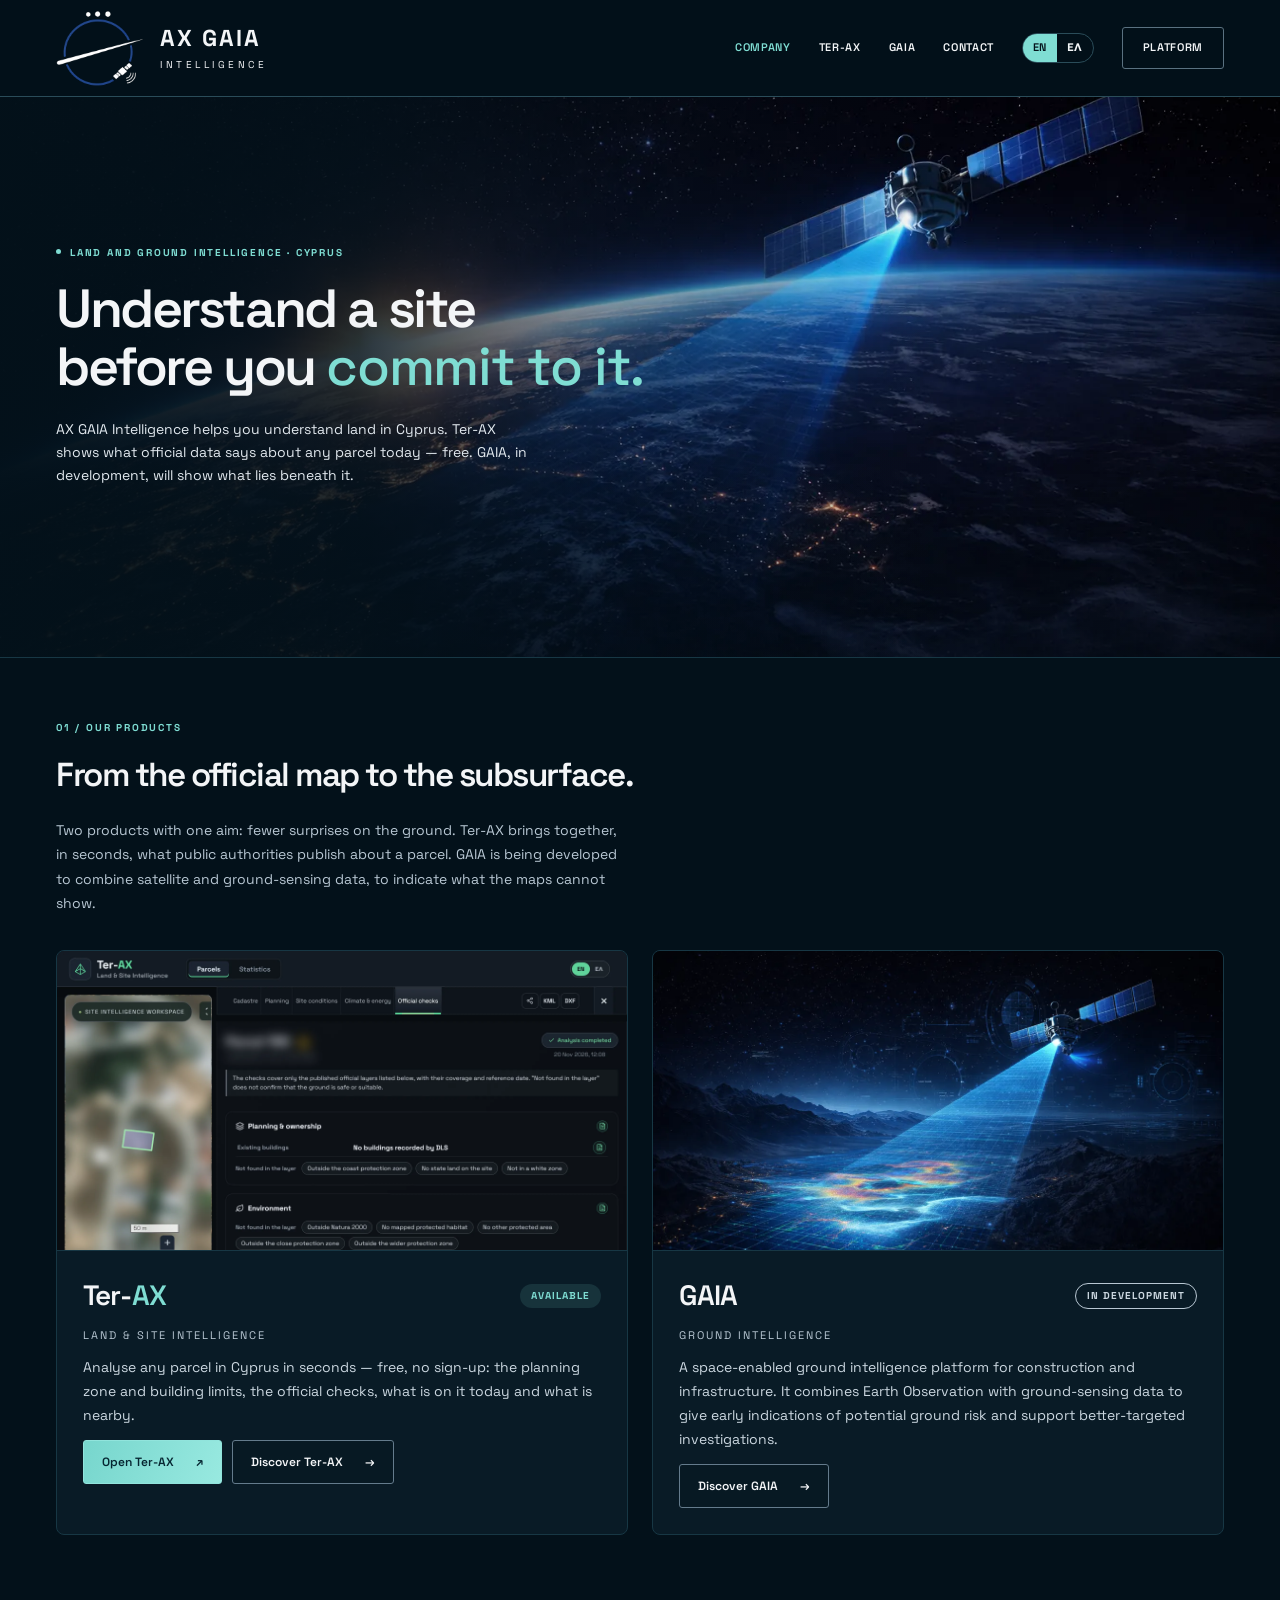
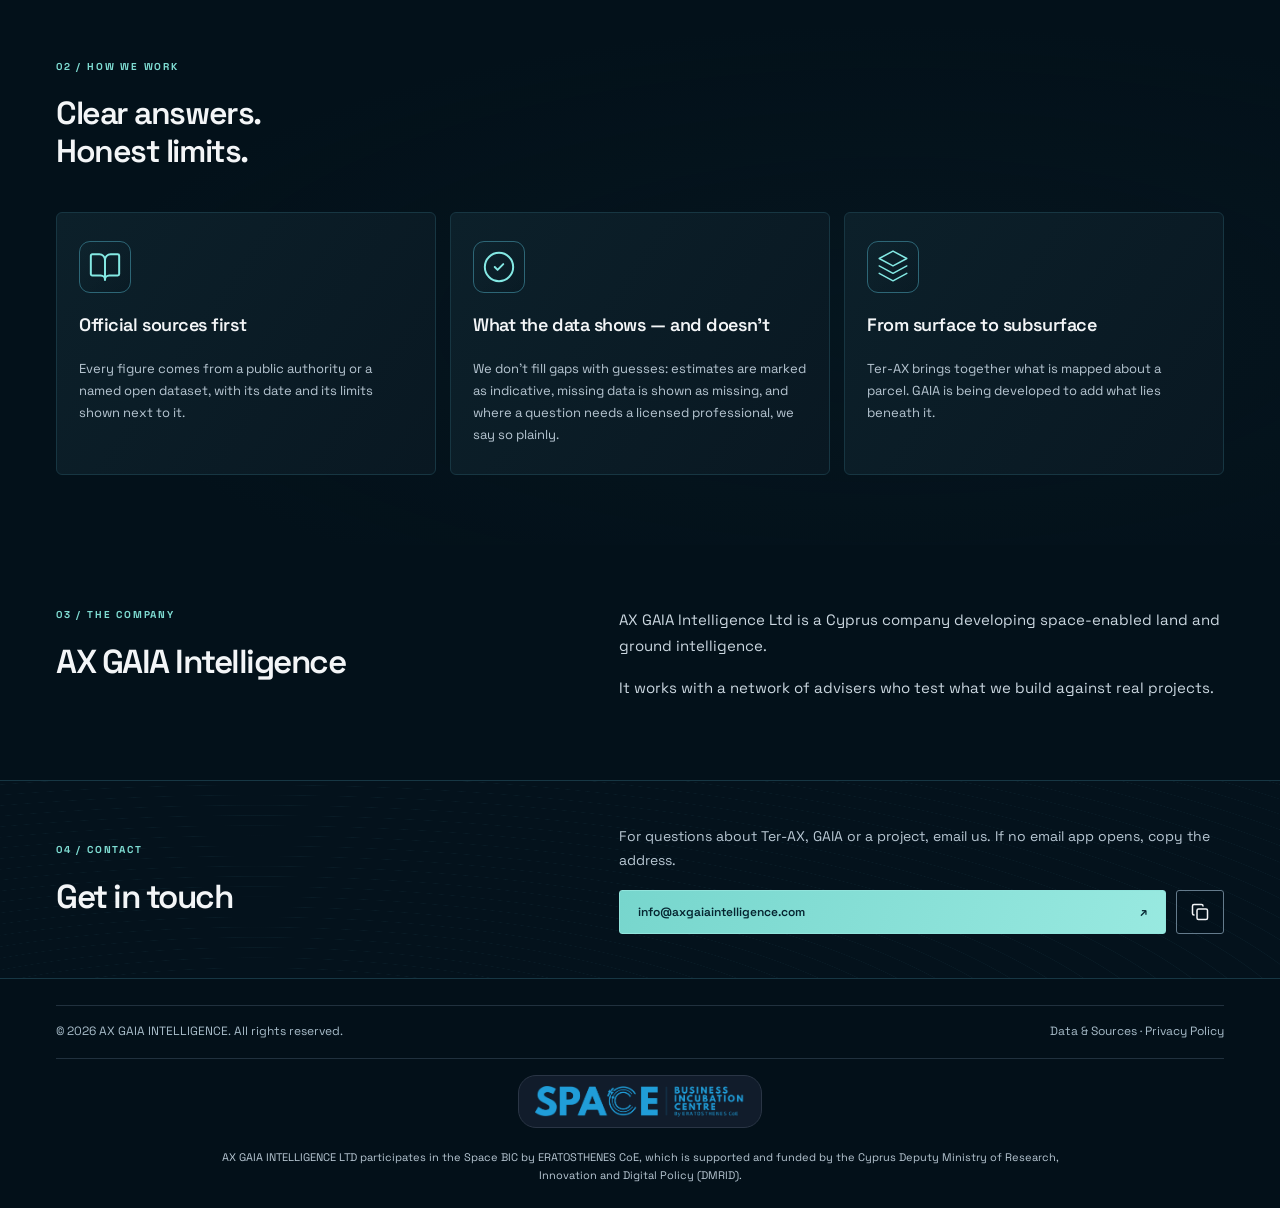
==== commit f1c2090d: "Company particulars moved from the footer to Privacy Policy section 1 (registration no. HE 486926, r" ====
--- a/index.html
+++ b/index.html
@@ -112,7 +112,6 @@
 <footer class="footer">
   <div class="wrap">
     <div class="footer-meta"><span>© <span id="y"></span> AX GAIA INTELLIGENCE. All rights reserved.</span><span class="footer-links"><a href="/data-sources/">Data &amp; Sources</a> · <a href="/privacy/">Privacy Policy</a></span></div>
-    <p class="footer-company">AX GAIA Intelligence Ltd · Registration no. HE 486926 · Registered office: 7 Savva Zinonos, Flat/Office 1, 8020 Paphos, Cyprus · <a href="mailto:info@axgaiaintelligence.com">info@axgaiaintelligence.com</a></p>
     <div class="partner"><a href="https://spacebic.cy" target="_blank" rel="noopener noreferrer" aria-label="Space BIC by ERATOSTHENES CoE"><img src="/assets/spacebic-logo.png" alt="Space BIC by ERATOSTHENES CoE" width="210" loading="lazy"></a><p>AX GAIA INTELLIGENCE LTD participates in the Space BIC by ERATOSTHENES CoE, which is supported and funded by the Cyprus Deputy Ministry of Research, Innovation and Digital Policy (DMRID).</p></div>
   </div>
 </footer>
--- a/assets/index.css
+++ b/assets/index.css
@@ -130,9 +130,6 @@
 .footer-meta { display:flex; justify-content:space-between; align-items:center; gap:20px; border-block:1px solid #21313e; padding:16px 0; font-size:12px; color:#a9bdca; }
 .footer-meta a { text-decoration:none; white-space:nowrap; }
 .footer-meta a:hover { color:var(--accent); }
-.footer-company { margin:12px 0 0; font-size:12px; color:#8fa5b3; text-align:center; }
-.footer-company a { text-decoration:none; }
-.footer-company a:hover { color:var(--accent); }
 .footer-divider { color:#576572; }
 .partner { display:flex; flex-direction:column; align-items:center; gap:20px; padding-top:16px; color:#b8c7d3; text-align:center; }
 .partner a { display:inline-flex; padding:10px 16px; border:1px solid #2a3545; border-radius:18px; background:#111c2b; }
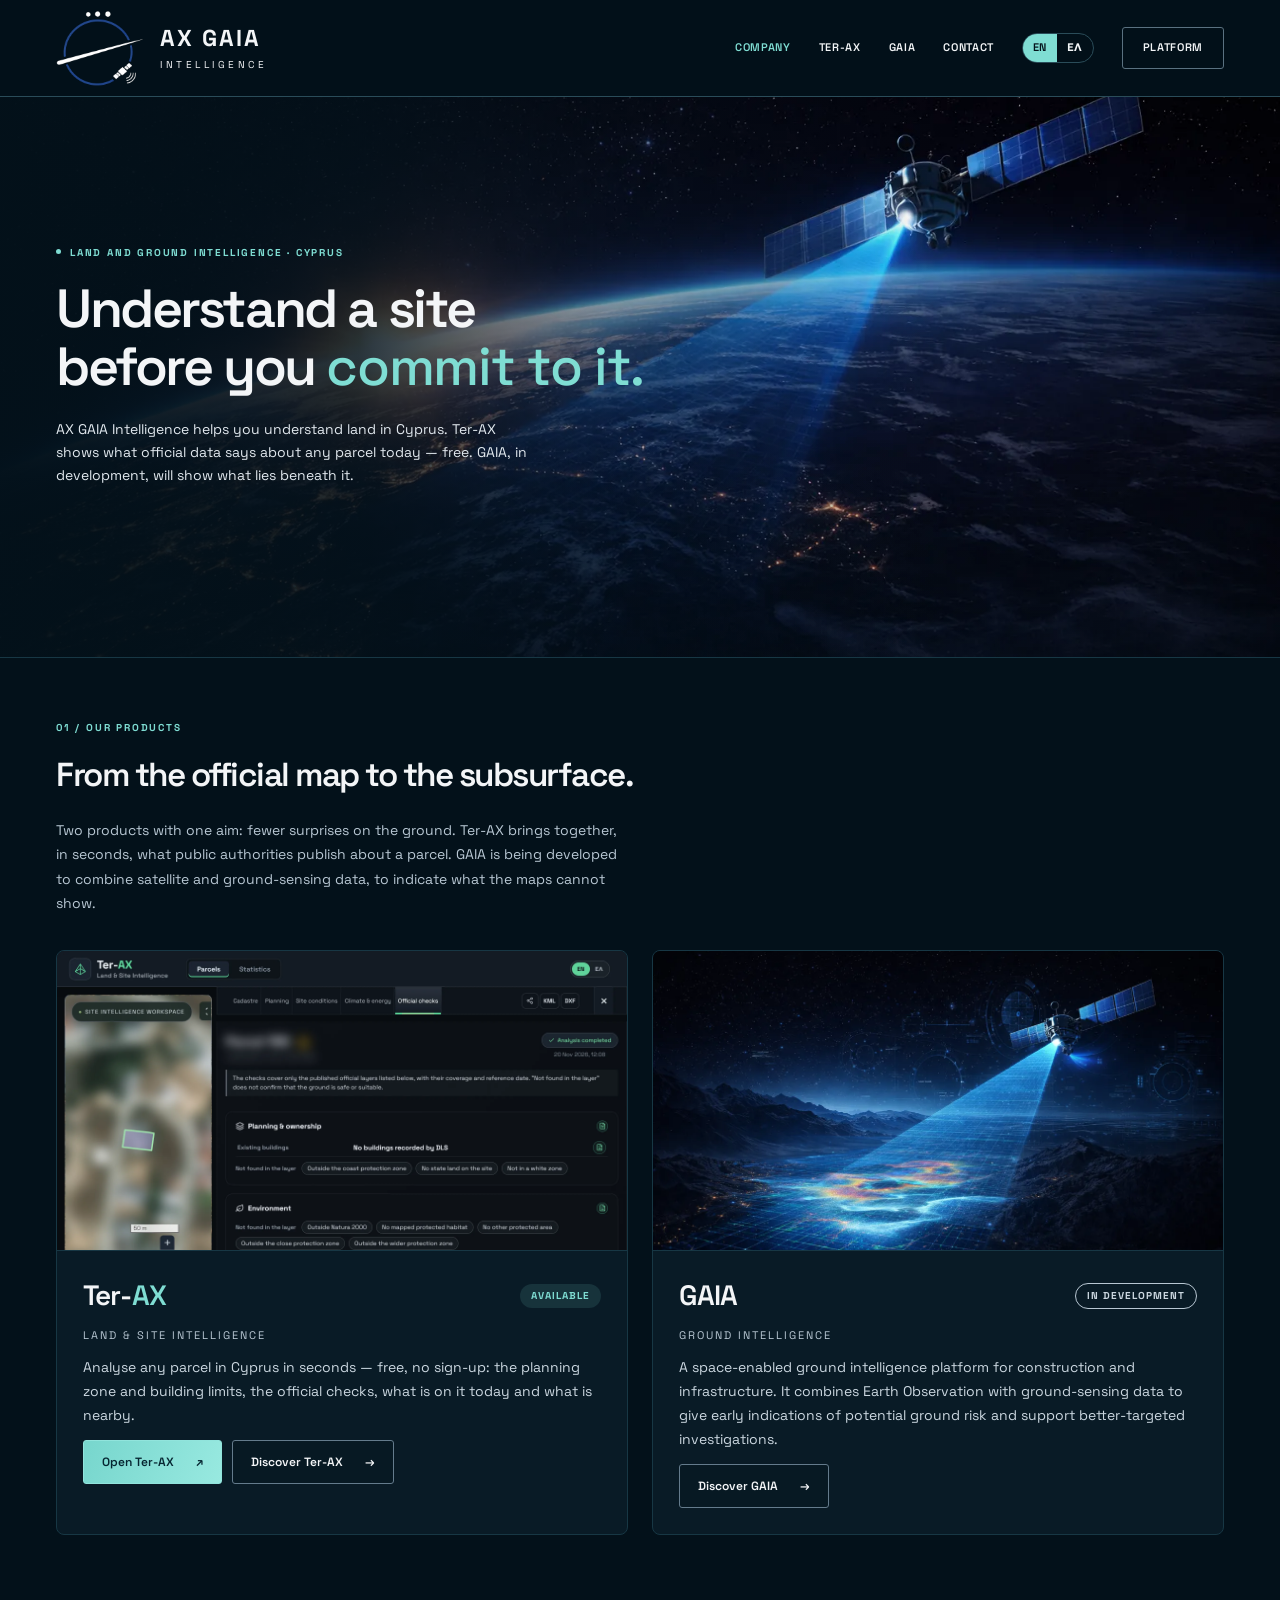
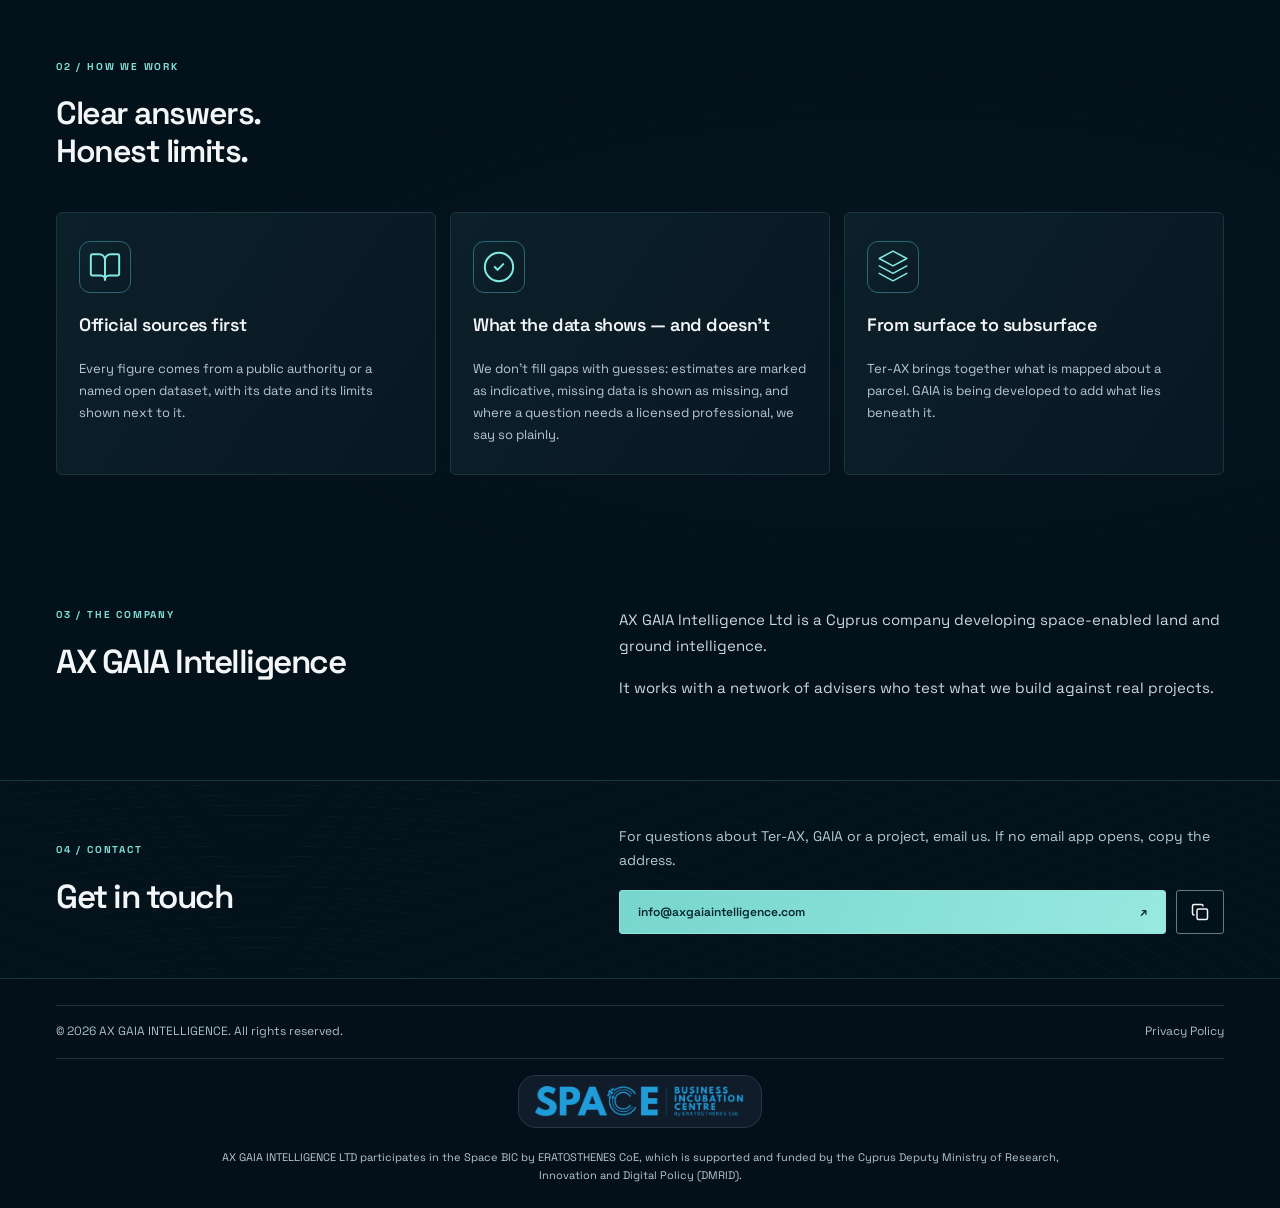
==== commit 4aef5300: "Data & Sources page removed: sources stay in the Ter-AX application, next to each result; footer kee" ====
--- a/index.html
+++ b/index.html
@@ -111,7 +111,7 @@
 </main>
 <footer class="footer">
   <div class="wrap">
-    <div class="footer-meta"><span>© <span id="y"></span> AX GAIA INTELLIGENCE. All rights reserved.</span><span class="footer-links"><a href="/data-sources/">Data &amp; Sources</a> · <a href="/privacy/">Privacy Policy</a></span></div>
+    <div class="footer-meta"><span>© <span id="y"></span> AX GAIA INTELLIGENCE. All rights reserved.</span><span class="footer-links"><a href="/privacy/">Privacy Policy</a></span></div>
     <div class="partner"><a href="https://spacebic.cy" target="_blank" rel="noopener noreferrer" aria-label="Space BIC by ERATOSTHENES CoE"><img src="/assets/spacebic-logo.png" alt="Space BIC by ERATOSTHENES CoE" width="210" loading="lazy"></a><p>AX GAIA INTELLIGENCE LTD participates in the Space BIC by ERATOSTHENES CoE, which is supported and funded by the Cyprus Deputy Ministry of Research, Innovation and Digital Policy (DMRID).</p></div>
   </div>
 </footer>
--- a/assets/pages.css
+++ b/assets/pages.css
@@ -1,4 +1,4 @@
-/* Company, Ter-AX and Data & Sources pages. Builds on index.css (shared header, footer, buttons, sections). */
+/* Company, Ter-AX and Privacy pages. Builds on index.css (shared header, footer, buttons, sections). */
 
 /* Header: current page, language switch and the access button stay the last link. */
 .links a[aria-current="page"] { color:var(--accent); }
@@ -60,22 +60,10 @@
 .sources-link { color:var(--accent); font-weight:600; white-space:nowrap; text-decoration:none; }
 .sources-link:hover { text-decoration:underline; }
 
-/* Data & Sources */
+/* Document pages (Privacy Policy) */
 .doc-hero { padding:64px 0 24px; }
 .doc-hero h1 { max-width:24ch; }
 .doc-hero .updated { color:var(--muted); font-size:12px; }
-.table-box { overflow-x:auto; border:1px solid var(--border); border-radius:6px; }
-.sources-table { width:100%; min-width:860px; border-collapse:collapse; font-size:13px; line-height:1.55; }
-.sources-table th { background:var(--panel); color:var(--muted); text-align:left; font-weight:600; padding:12px 16px; }
-.sources-table td { padding:12px 16px; border-top:1px solid var(--border); color:#cbd7e0; vertical-align:top; }
-.sources-table td:first-child { color:var(--text); font-weight:600; }
-.doc-columns { display:grid; grid-template-columns:repeat(2,minmax(0,1fr)); gap:48px; }
-.doc-list { margin:0; padding-left:20px; color:#cbd7e0; font-size:14px; line-height:1.75; }
-.doc-list li + li { margin-top:8px; }
-.notice { border:1px solid var(--border); border-radius:6px; padding:24px; color:#cbd7e0; font-size:14px; line-height:1.75; }
-.notice p:last-child { margin-bottom:0; }
-.corrections { display:flex; flex-wrap:wrap; align-items:center; justify-content:space-between; gap:18px; }
-.corrections p { color:var(--muted); margin:6px 0 0; }
 
 /* Privacy Policy */
 .policy { padding-block:26px; }
@@ -93,7 +81,7 @@
 }
 @media (max-width:850px) {
  .home-hero .hero-copy { max-width:72%; }
- .products,.company-grid,.contact-grid,.tx-hero-grid,.report-grid,.doc-columns { grid-template-columns:1fr; gap:32px; }
+ .products,.company-grid,.contact-grid,.tx-hero-grid,.report-grid { grid-template-columns:1fr; gap:32px; }
  .steps { grid-template-columns:1fr; }
 }
 @media (max-width:550px) {
